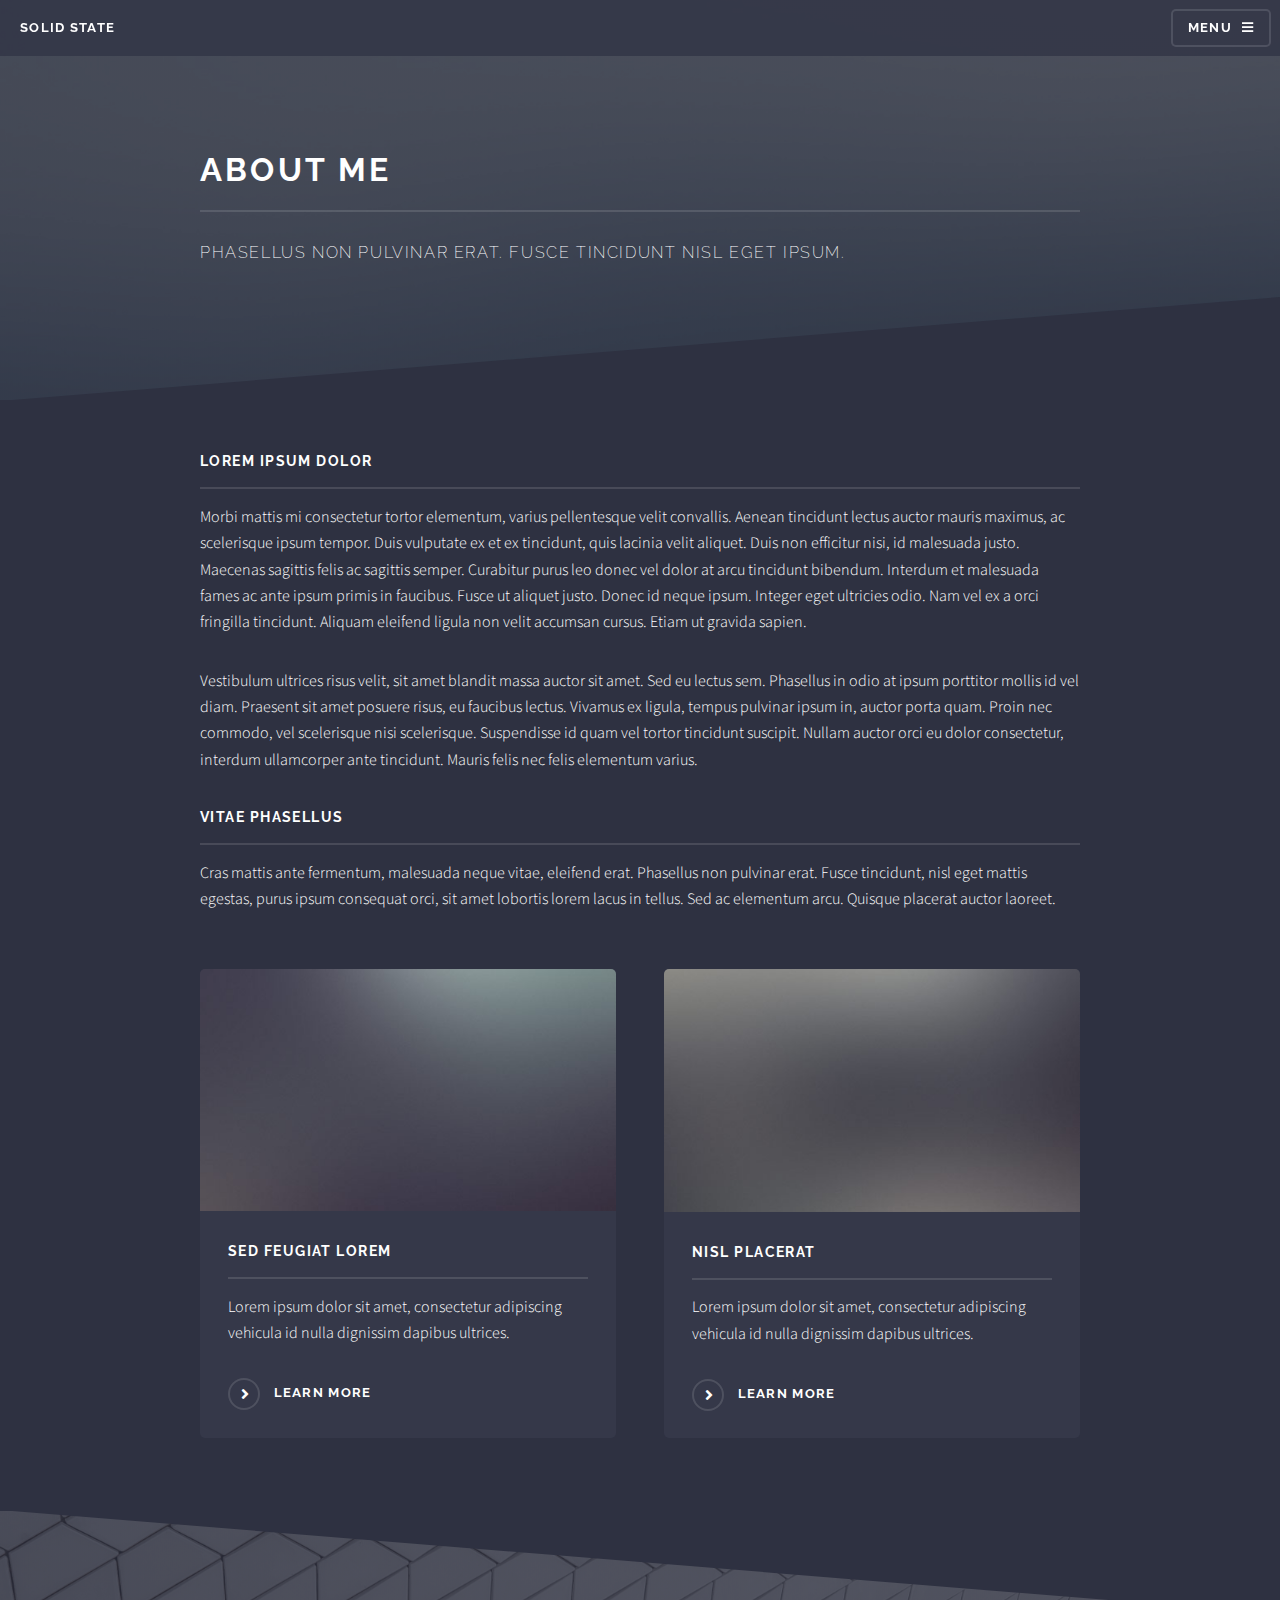
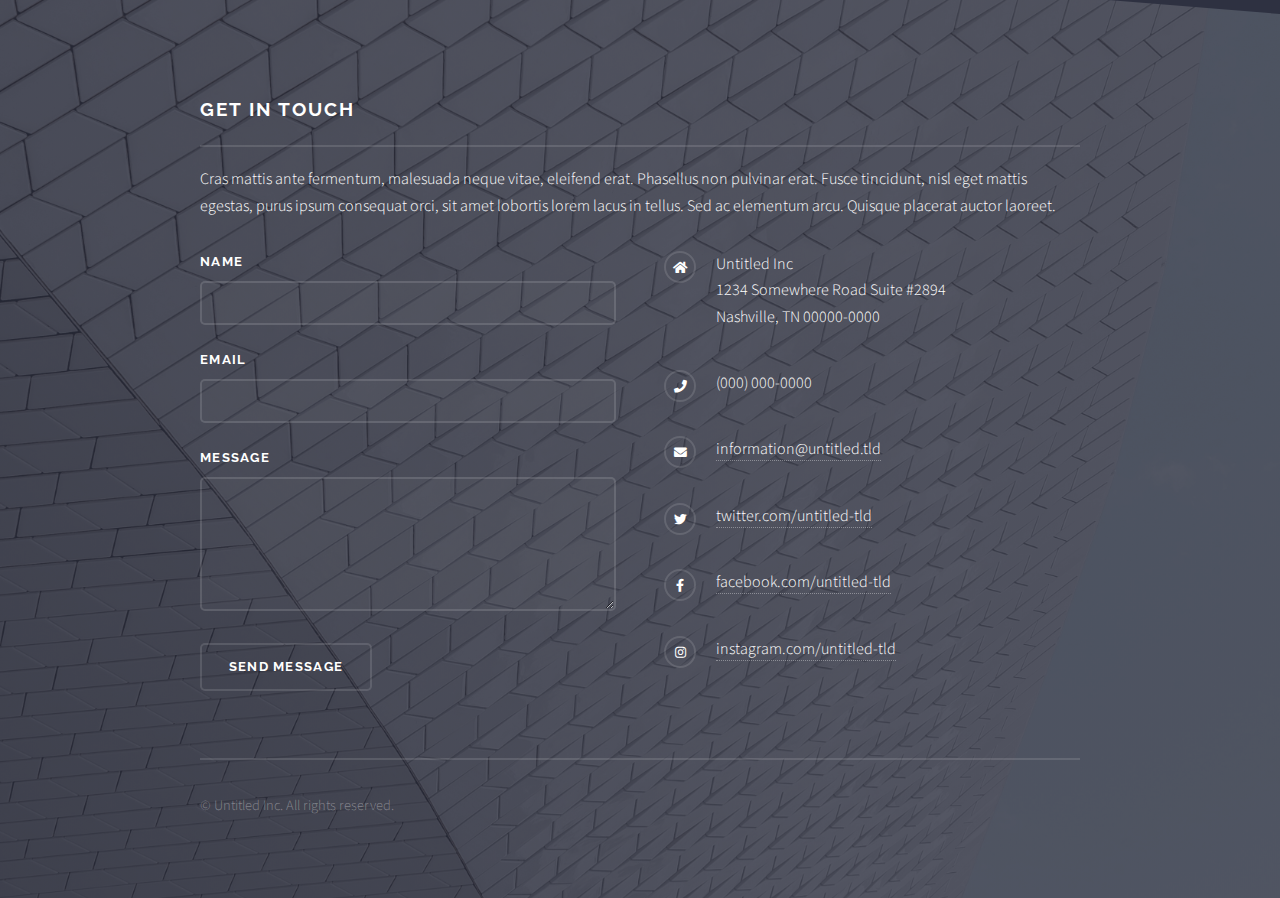
==== aboutme.html @ 0b3993be "Second Update" ====
<!DOCTYPE HTML>
<!--
	Solid State by Pixelarity
	pixelarity.com | hello@pixelarity.com
	License: pixelarity.com/license
-->
<html>
	<head>
		<title>Untitled</title>
		<meta charset="utf-8" />
		<meta name="viewport" content="width=device-width, initial-scale=1, user-scalable=no" />
		<link rel="stylesheet" href="assets/css/main.css" />
		<noscript><link rel="stylesheet" href="assets/css/noscript.css" /></noscript>
	</head>
	<body class="is-preload">

		<!-- Page Wrapper -->
			<div id="page-wrapper">

				<!-- Header -->
					<header id="header">
						<h1><a href="index.html">Solid State</a></h1>
						<nav>
							<a href="#menu">Menu</a>
						</nav>
					</header>

				<!-- Menu -->
					<nav id="menu">
						<div class="inner">
							<h2>Menu</h2>
							<ul class="links">
								<li><a href="index.html">Home</a></li>
								<li><a href="aboutme.html">About Me</a></li>
								<li><a href="resume.html">Resume</a></li>
							</ul>
							<a href="#" class="close">Close</a>
						</div>
					</nav>

				<!-- Wrapper -->
					<section id="wrapper">
						<header>
							<div class="inner">
								<h2>About Me</h2>
								<p>Phasellus non pulvinar erat. Fusce tincidunt nisl eget ipsum.</p>
							</div>
						</header>

						<!-- Content -->
							<div class="wrapper">
								<div class="inner">

									<h3 class="major">Lorem ipsum dolor</h3>
									<p>Morbi mattis mi consectetur tortor elementum, varius pellentesque velit convallis. Aenean tincidunt lectus auctor mauris maximus, ac scelerisque ipsum tempor. Duis vulputate ex et ex tincidunt, quis lacinia velit aliquet. Duis non efficitur nisi, id malesuada justo. Maecenas sagittis felis ac sagittis semper. Curabitur purus leo donec vel dolor at arcu tincidunt bibendum. Interdum et malesuada fames ac ante ipsum primis in faucibus. Fusce ut aliquet justo. Donec id neque ipsum. Integer eget ultricies odio. Nam vel ex a orci fringilla tincidunt. Aliquam eleifend ligula non velit accumsan cursus. Etiam ut gravida sapien.</p>

									<p>Vestibulum ultrices risus velit, sit amet blandit massa auctor sit amet. Sed eu lectus sem. Phasellus in odio at ipsum porttitor mollis id vel diam. Praesent sit amet posuere risus, eu faucibus lectus. Vivamus ex ligula, tempus pulvinar ipsum in, auctor porta quam. Proin nec commodo, vel scelerisque nisi scelerisque. Suspendisse id quam vel tortor tincidunt suscipit. Nullam auctor orci eu dolor consectetur, interdum ullamcorper ante tincidunt. Mauris felis nec felis elementum varius.</p>

									<h3 class="major">Vitae phasellus</h3>
									<p>Cras mattis ante fermentum, malesuada neque vitae, eleifend erat. Phasellus non pulvinar erat. Fusce tincidunt, nisl eget mattis egestas, purus ipsum consequat orci, sit amet lobortis lorem lacus in tellus. Sed ac elementum arcu. Quisque placerat auctor laoreet.</p>

									<section class="features">
										<article>
											<a href="#" class="image"><img src="images/pic04.jpg" alt="" /></a>
											<h3 class="major">Sed feugiat lorem</h3>
											<p>Lorem ipsum dolor sit amet, consectetur adipiscing vehicula id nulla dignissim dapibus ultrices.</p>
											<a href="#" class="special">Learn more</a>
										</article>
										<article>
											<a href="#" class="image"><img src="images/pic05.jpg" alt="" /></a>
											<h3 class="major">Nisl placerat</h3>
											<p>Lorem ipsum dolor sit amet, consectetur adipiscing vehicula id nulla dignissim dapibus ultrices.</p>
											<a href="#" class="special">Learn more</a>
										</article>
									</section>

								</div>
							</div>

					</section>

				<!-- Footer -->
					<section id="footer">
						<div class="inner">
							<h2 class="major">Get in touch</h2>
							<p>Cras mattis ante fermentum, malesuada neque vitae, eleifend erat. Phasellus non pulvinar erat. Fusce tincidunt, nisl eget mattis egestas, purus ipsum consequat orci, sit amet lobortis lorem lacus in tellus. Sed ac elementum arcu. Quisque placerat auctor laoreet.</p>
							<form method="post" action="#">
								<div class="fields">
									<div class="field">
										<label for="name">Name</label>
										<input type="text" name="name" id="name" />
									</div>
									<div class="field">
										<label for="email">Email</label>
										<input type="email" name="email" id="email" />
									</div>
									<div class="field">
										<label for="message">Message</label>
										<textarea name="message" id="message" rows="4"></textarea>
									</div>
								</div>
								<ul class="actions">
									<li><input type="submit" value="Send Message" /></li>
								</ul>
							</form>
							<ul class="contact">
								<li class="icon solid fa-home">
									Untitled Inc<br />
									1234 Somewhere Road Suite #2894<br />
									Nashville, TN 00000-0000
								</li>
								<li class="icon solid fa-phone">(000) 000-0000</li>
								<li class="icon solid fa-envelope"><a href="#">information@untitled.tld</a></li>
								<li class="icon brands fa-twitter"><a href="#">twitter.com/untitled-tld</a></li>
								<li class="icon brands fa-facebook-f"><a href="#">facebook.com/untitled-tld</a></li>
								<li class="icon brands fa-instagram"><a href="#">instagram.com/untitled-tld</a></li>
							</ul>
							<ul class="copyright">
								<li>&copy; Untitled Inc. All rights reserved.</li>
							</ul>
						</div>
					</section>

			</div>

		<!-- Scripts -->
			<script src="assets/js/jquery.min.js"></script>
			<script src="assets/js/jquery.scrollex.min.js"></script>
			<script src="assets/js/browser.min.js"></script>
			<script src="assets/js/breakpoints.min.js"></script>
			<script src="assets/js/util.js"></script>
			<script src="assets/js/main.js"></script>

	</body>
</html>
---- assets/css/main.css ----
@import url(fontawesome-all.min.css);
@import url("https://fonts.googleapis.com/css?family=Raleway:200,700|Source+Sans+Pro:300,600,300italic,600italic");

/*
	Solid State by Pixelarity
	pixelarity.com | hello@pixelarity.com
	License: pixelarity.com/license
*/

html, body, div, span, applet, object,
iframe, h1, h2, h3, h4, h5, h6, p, blockquote,
pre, a, abbr, acronym, address, big, cite,
code, del, dfn, em, img, ins, kbd, q, s, samp,
small, strike, strong, sub, sup, tt, var, b,
u, i, center, dl, dt, dd, ol, ul, li, fieldset,
form, label, legend, table, caption, tbody,
tfoot, thead, tr, th, td, article, aside,
canvas, details, embed, figure, figcaption,
footer, header, hgroup, menu, nav, output, ruby,
section, summary, time, mark, audio, video {
	margin: 0;
	padding: 0;
	border: 0;
	font-size: 100%;
	font: inherit;
	vertical-align: baseline;}

article, aside, details, figcaption, figure,
footer, header, hgroup, menu, nav, section {
	display: block;}

body {
	line-height: 1;
}

ol, ul {
	list-style: none;
}

blockquote, q {
	quotes: none;
}

	blockquote:before, blockquote:after, q:before, q:after {
		content: '';
		content: none;
	}

table {
	border-collapse: collapse;
	border-spacing: 0;
}

body {
	-webkit-text-size-adjust: none;
}

mark {
	background-color: transparent;
	color: inherit;
}

input::-moz-focus-inner {
	border: 0;
	padding: 0;
}

input, select, textarea {
	-moz-appearance: none;
	-webkit-appearance: none;
	-ms-appearance: none;
	appearance: none;
}

/* Basic */

	@-ms-viewport {
		width: device-width;
	}

	body {
		-ms-overflow-style: scrollbar;
	}

	@media screen and (max-width: 480px) {

		html, body {
			min-width: 320px;
		}

	}

	html {
		box-sizing: border-box;
	}

	*, *:before, *:after {
		box-sizing: inherit;
	}

	body {
		background-color: #2e3141;
		background-image: linear-gradient(to top, rgba(46, 49, 65, 0.8), rgba(46, 49, 65, 0.8)), url("../../images/bg.jpg");
		background-size: auto, cover;
		background-attachment: fixed, fixed;
		background-position: center, center;
	}

		body.is-preload *, body.is-preload *:before, body.is-preload *:after {
			-moz-animation: none !important;
			-webkit-animation: none !important;
			-ms-animation: none !important;
			animation: none !important;
			-moz-transition: none !important;
			-webkit-transition: none !important;
			-ms-transition: none !important;
			transition: none !important;
		}

/* Type */

	body, input, select, textarea {
		color: #ffffff;
		font-family: "Source Sans Pro", Helvetica, sans-serif;
		font-size: 16.5pt;
		font-weight: 300;
		line-height: 1.65;
	}

		@media screen and (max-width: 1680px) {

			body, input, select, textarea {
				font-size: 13pt;
			}

		}

		@media screen and (max-width: 1280px) {

			body, input, select, textarea {
				font-size: 12pt;
			}

		}

		@media screen and (max-width: 980px) {

			body, input, select, textarea {
				font-size: 12pt;
			}

		}

		@media screen and (max-width: 736px) {

			body, input, select, textarea {
				font-size: 12pt;
			}

		}

		@media screen and (max-width: 480px) {

			body, input, select, textarea {
				font-size: 12pt;
			}

		}

	a {
		-moz-transition: color 0.2s ease-in-out, border-bottom-color 0.2s ease-in-out;
		-webkit-transition: color 0.2s ease-in-out, border-bottom-color 0.2s ease-in-out;
		-ms-transition: color 0.2s ease-in-out, border-bottom-color 0.2s ease-in-out;
		transition: color 0.2s ease-in-out, border-bottom-color 0.2s ease-in-out;
		border-bottom: dotted 1px rgba(255, 255, 255, 0.35);
		color: #ffffff;
		text-decoration: none;
	}

		a:hover {
			border-bottom-color: transparent;
			color: #ffffff !important;
		}

		a.special:not(.button) {
			text-decoration: none;
			border-bottom: 0;
			display: block;
			font-family: Raleway, Helvetica, sans-serif;
			font-size: 0.8em;
			font-weight: 700;
			letter-spacing: 0.1em;
			margin: 0 0 2em 0;
			text-transform: uppercase;
		}

			a.special:not(.button):before {
				-moz-osx-font-smoothing: grayscale;
				-webkit-font-smoothing: antialiased;
				display: inline-block;
				font-style: normal;
				font-variant: normal;
				text-rendering: auto;
				line-height: 1;
				text-transform: none !important;
				font-family: 'Font Awesome 5 Free';
				font-weight: 900;
			}

			a.special:not(.button):before {
				-moz-transition: background-color 0.2s ease-in-out;
				-webkit-transition: background-color 0.2s ease-in-out;
				-ms-transition: background-color 0.2s ease-in-out;
				transition: background-color 0.2s ease-in-out;
				border-radius: 100%;
				border: solid 2px rgba(255, 255, 255, 0.125);
				content: '\f105';
				display: inline-block;
				font-size: 1.25em;
				height: 2em;
				line-height: 1.75em;
				margin-right: 0.85em;
				text-align: center;
				text-indent: 0.15em;
				vertical-align: middle;
				width: 2em;
			}

			a.special:not(.button):hover:before {
				background-color: rgba(255, 255, 255, 0.025);
			}

			a.special:not(.button):active:before {
				background-color: rgba(255, 255, 255, 0.075);
			}

	strong, b {
		color: #ffffff;
		font-weight: 600;
	}

	em, i {
		font-style: italic;
	}

	p {
		margin: 0 0 2em 0;
	}

	h1, h2, h3, h4, h5, h6 {
		color: #ffffff;
		font-family: Raleway, Helvetica, sans-serif;
		font-weight: 700;
		letter-spacing: 0.1em;
		margin: 0 0 1em 0;
		text-transform: uppercase;
	}

		h1 a, h2 a, h3 a, h4 a, h5 a, h6 a {
			color: inherit;
			text-decoration: none;
			border-bottom: 0;
		}

		h1 span, h2 span, h3 span, h4 span, h5 span, h6 span {
			font-weight: 200;
		}

		h1.major, h2.major, h3.major, h4.major, h5.major, h6.major {
			padding-bottom: 1em;
			border-bottom: solid 2px rgba(255, 255, 255, 0.125);
		}

	h2 {
		font-size: 1.2em;
	}

	h3 {
		font-size: 0.9em;
	}

	h4 {
		font-size: 0.7em;
	}

	h5 {
		font-size: 0.7em;
	}

	h6 {
		font-size: 0.7em;
	}

	@media screen and (max-width: 736px) {

		h2 {
			font-size: 1em;
		}

		h3 {
			font-size: 0.8em;
		}

	}

	sub {
		font-size: 0.8em;
		position: relative;
		top: 0.5em;
	}

	sup {
		font-size: 0.8em;
		position: relative;
		top: -0.5em;
	}

	blockquote {
		border-left: solid 4px rgba(255, 255, 255, 0.125);
		font-style: italic;
		margin: 0 0 2em 0;
		padding: 0.5em 0 0.5em 2em;
	}

	code {
		background: rgba(255, 255, 255, 0.025);
		border-radius: 5px;
		border: solid 2px rgba(255, 255, 255, 0.125);
		font-family: "Courier New", monospace;
		font-size: 0.9em;
		margin: 0 0.25em;
		padding: 0.25em 0.65em;
	}

	pre {
		-webkit-overflow-scrolling: touch;
		font-family: "Courier New", monospace;
		font-size: 0.9em;
		margin: 0 0 2em 0;
	}

		pre code {
			display: block;
			line-height: 1.75em;
			padding: 1em 1.5em;
			overflow-x: auto;
		}

	hr {
		border: 0;
		border-bottom: solid 2px rgba(255, 255, 255, 0.125);
		margin: 2.5em 0;
	}

		hr.major {
			margin: 4em 0;
		}

	.align-left {
		text-align: left;
	}

	.align-center {
		text-align: center;
	}

	.align-right {
		text-align: right;
	}

/* Row */

	.row {
		display: flex;
		flex-wrap: wrap;
		box-sizing: border-box;
		align-items: stretch;
	}

		.row > * {
			box-sizing: border-box;
		}

		.row.gtr-uniform > * > :last-child {
			margin-bottom: 0;
		}

		.row.aln-left {
			justify-content: flex-start;
		}

		.row.aln-center {
			justify-content: center;
		}

		.row.aln-right {
			justify-content: flex-end;
		}

		.row.aln-top {
			align-items: flex-start;
		}

		.row.aln-middle {
			align-items: center;
		}

		.row.aln-bottom {
			align-items: flex-end;
		}

		.row > .imp {
			order: -1;
		}

		.row > .col-1 {
			width: 8.33333%;
		}

		.row > .off-1 {
			margin-left: 8.33333%;
		}

		.row > .col-2 {
			width: 16.66667%;
		}

		.row > .off-2 {
			margin-left: 16.66667%;
		}

		.row > .col-3 {
			width: 25%;
		}

		.row > .off-3 {
			margin-left: 25%;
		}

		.row > .col-4 {
			width: 33.33333%;
		}

		.row > .off-4 {
			margin-left: 33.33333%;
		}

		.row > .col-5 {
			width: 41.66667%;
		}

		.row > .off-5 {
			margin-left: 41.66667%;
		}

		.row > .col-6 {
			width: 50%;
		}

		.row > .off-6 {
			margin-left: 50%;
		}

		.row > .col-7 {
			width: 58.33333%;
		}

		.row > .off-7 {
			margin-left: 58.33333%;
		}

		.row > .col-8 {
			width: 66.66667%;
		}

		.row > .off-8 {
			margin-left: 66.66667%;
		}

		.row > .col-9 {
			width: 75%;
		}

		.row > .off-9 {
			margin-left: 75%;
		}

		.row > .col-10 {
			width: 83.33333%;
		}

		.row > .off-10 {
			margin-left: 83.33333%;
		}

		.row > .col-11 {
			width: 91.66667%;
		}

		.row > .off-11 {
			margin-left: 91.66667%;
		}

		.row > .col-12 {
			width: 100%;
		}

		.row > .off-12 {
			margin-left: 100%;
		}

		.row.gtr-0 {
			margin-top: 0;
			margin-left: 0em;
		}

			.row.gtr-0 > * {
				padding: 0 0 0 0em;
			}

			.row.gtr-0.gtr-uniform {
				margin-top: 0em;
			}

				.row.gtr-0.gtr-uniform > * {
					padding-top: 0em;
				}

		.row.gtr-25 {
			margin-top: 0;
			margin-left: -0.4375em;
		}

			.row.gtr-25 > * {
				padding: 0 0 0 0.4375em;
			}

			.row.gtr-25.gtr-uniform {
				margin-top: -0.4375em;
			}

				.row.gtr-25.gtr-uniform > * {
					padding-top: 0.4375em;
				}

		.row.gtr-50 {
			margin-top: 0;
			margin-left: -0.875em;
		}

			.row.gtr-50 > * {
				padding: 0 0 0 0.875em;
			}

			.row.gtr-50.gtr-uniform {
				margin-top: -0.875em;
			}

				.row.gtr-50.gtr-uniform > * {
					padding-top: 0.875em;
				}

		.row {
			margin-top: 0;
			margin-left: -1.75em;
		}

			.row > * {
				padding: 0 0 0 1.75em;
			}

			.row.gtr-uniform {
				margin-top: -1.75em;
			}

				.row.gtr-uniform > * {
					padding-top: 1.75em;
				}

		.row.gtr-150 {
			margin-top: 0;
			margin-left: -2.625em;
		}

			.row.gtr-150 > * {
				padding: 0 0 0 2.625em;
			}

			.row.gtr-150.gtr-uniform {
				margin-top: -2.625em;
			}

				.row.gtr-150.gtr-uniform > * {
					padding-top: 2.625em;
				}

		.row.gtr-200 {
			margin-top: 0;
			margin-left: -3.5em;
		}

			.row.gtr-200 > * {
				padding: 0 0 0 3.5em;
			}

			.row.gtr-200.gtr-uniform {
				margin-top: -3.5em;
			}

				.row.gtr-200.gtr-uniform > * {
					padding-top: 3.5em;
				}

		@media screen and (max-width: 1680px) {

			.row {
				display: flex;
				flex-wrap: wrap;
				box-sizing: border-box;
				align-items: stretch;
			}

				.row > * {
					box-sizing: border-box;
				}

				.row.gtr-uniform > * > :last-child {
					margin-bottom: 0;
				}

				.row.aln-left {
					justify-content: flex-start;
				}

				.row.aln-center {
					justify-content: center;
				}

				.row.aln-right {
					justify-content: flex-end;
				}

				.row.aln-top {
					align-items: flex-start;
				}

				.row.aln-middle {
					align-items: center;
				}

				.row.aln-bottom {
					align-items: flex-end;
				}

				.row > .imp-xlarge {
					order: -1;
				}

				.row > .col-1-xlarge {
					width: 8.33333%;
				}

				.row > .off-1-xlarge {
					margin-left: 8.33333%;
				}

				.row > .col-2-xlarge {
					width: 16.66667%;
				}

				.row > .off-2-xlarge {
					margin-left: 16.66667%;
				}

				.row > .col-3-xlarge {
					width: 25%;
				}

				.row > .off-3-xlarge {
					margin-left: 25%;
				}

				.row > .col-4-xlarge {
					width: 33.33333%;
				}

				.row > .off-4-xlarge {
					margin-left: 33.33333%;
				}

				.row > .col-5-xlarge {
					width: 41.66667%;
				}

				.row > .off-5-xlarge {
					margin-left: 41.66667%;
				}

				.row > .col-6-xlarge {
					width: 50%;
				}

				.row > .off-6-xlarge {
					margin-left: 50%;
				}

				.row > .col-7-xlarge {
					width: 58.33333%;
				}

				.row > .off-7-xlarge {
					margin-left: 58.33333%;
				}

				.row > .col-8-xlarge {
					width: 66.66667%;
				}

				.row > .off-8-xlarge {
					margin-left: 66.66667%;
				}

				.row > .col-9-xlarge {
					width: 75%;
				}

				.row > .off-9-xlarge {
					margin-left: 75%;
				}

				.row > .col-10-xlarge {
					width: 83.33333%;
				}

				.row > .off-10-xlarge {
					margin-left: 83.33333%;
				}

				.row > .col-11-xlarge {
					width: 91.66667%;
				}

				.row > .off-11-xlarge {
					margin-left: 91.66667%;
				}

				.row > .col-12-xlarge {
					width: 100%;
				}

				.row > .off-12-xlarge {
					margin-left: 100%;
				}

				.row.gtr-0 {
					margin-top: 0;
					margin-left: 0em;
				}

					.row.gtr-0 > * {
						padding: 0 0 0 0em;
					}

					.row.gtr-0.gtr-uniform {
						margin-top: 0em;
					}

						.row.gtr-0.gtr-uniform > * {
							padding-top: 0em;
						}

				.row.gtr-25 {
					margin-top: 0;
					margin-left: -0.4375em;
				}

					.row.gtr-25 > * {
						padding: 0 0 0 0.4375em;
					}

					.row.gtr-25.gtr-uniform {
						margin-top: -0.4375em;
					}

						.row.gtr-25.gtr-uniform > * {
							padding-top: 0.4375em;
						}

				.row.gtr-50 {
					margin-top: 0;
					margin-left: -0.875em;
				}

					.row.gtr-50 > * {
						padding: 0 0 0 0.875em;
					}

					.row.gtr-50.gtr-uniform {
						margin-top: -0.875em;
					}

						.row.gtr-50.gtr-uniform > * {
							padding-top: 0.875em;
						}

				.row {
					margin-top: 0;
					margin-left: -1.75em;
				}

					.row > * {
						padding: 0 0 0 1.75em;
					}

					.row.gtr-uniform {
						margin-top: -1.75em;
					}

						.row.gtr-uniform > * {
							padding-top: 1.75em;
						}

				.row.gtr-150 {
					margin-top: 0;
					margin-left: -2.625em;
				}

					.row.gtr-150 > * {
						padding: 0 0 0 2.625em;
					}

					.row.gtr-150.gtr-uniform {
						margin-top: -2.625em;
					}

						.row.gtr-150.gtr-uniform > * {
							padding-top: 2.625em;
						}

				.row.gtr-200 {
					margin-top: 0;
					margin-left: -3.5em;
				}

					.row.gtr-200 > * {
						padding: 0 0 0 3.5em;
					}

					.row.gtr-200.gtr-uniform {
						margin-top: -3.5em;
					}

						.row.gtr-200.gtr-uniform > * {
							padding-top: 3.5em;
						}

		}

		@media screen and (max-width: 1280px) {

			.row {
				display: flex;
				flex-wrap: wrap;
				box-sizing: border-box;
				align-items: stretch;
			}

				.row > * {
					box-sizing: border-box;
				}

				.row.gtr-uniform > * > :last-child {
					margin-bottom: 0;
				}

				.row.aln-left {
					justify-content: flex-start;
				}

				.row.aln-center {
					justify-content: center;
				}

				.row.aln-right {
					justify-content: flex-end;
				}

				.row.aln-top {
					align-items: flex-start;
				}

				.row.aln-middle {
					align-items: center;
				}

				.row.aln-bottom {
					align-items: flex-end;
				}

				.row > .imp-large {
					order: -1;
				}

				.row > .col-1-large {
					width: 8.33333%;
				}

				.row > .off-1-large {
					margin-left: 8.33333%;
				}

				.row > .col-2-large {
					width: 16.66667%;
				}

				.row > .off-2-large {
					margin-left: 16.66667%;
				}

				.row > .col-3-large {
					width: 25%;
				}

				.row > .off-3-large {
					margin-left: 25%;
				}

				.row > .col-4-large {
					width: 33.33333%;
				}

				.row > .off-4-large {
					margin-left: 33.33333%;
				}

				.row > .col-5-large {
					width: 41.66667%;
				}

				.row > .off-5-large {
					margin-left: 41.66667%;
				}

				.row > .col-6-large {
					width: 50%;
				}

				.row > .off-6-large {
					margin-left: 50%;
				}

				.row > .col-7-large {
					width: 58.33333%;
				}

				.row > .off-7-large {
					margin-left: 58.33333%;
				}

				.row > .col-8-large {
					width: 66.66667%;
				}

				.row > .off-8-large {
					margin-left: 66.66667%;
				}

				.row > .col-9-large {
					width: 75%;
				}

				.row > .off-9-large {
					margin-left: 75%;
				}

				.row > .col-10-large {
					width: 83.33333%;
				}

				.row > .off-10-large {
					margin-left: 83.33333%;
				}

				.row > .col-11-large {
					width: 91.66667%;
				}

				.row > .off-11-large {
					margin-left: 91.66667%;
				}

				.row > .col-12-large {
					width: 100%;
				}

				.row > .off-12-large {
					margin-left: 100%;
				}

				.row.gtr-0 {
					margin-top: 0;
					margin-left: 0em;
				}

					.row.gtr-0 > * {
						padding: 0 0 0 0em;
					}

					.row.gtr-0.gtr-uniform {
						margin-top: 0em;
					}

						.row.gtr-0.gtr-uniform > * {
							padding-top: 0em;
						}

				.row.gtr-25 {
					margin-top: 0;
					margin-left: -0.4375em;
				}

					.row.gtr-25 > * {
						padding: 0 0 0 0.4375em;
					}

					.row.gtr-25.gtr-uniform {
						margin-top: -0.4375em;
					}

						.row.gtr-25.gtr-uniform > * {
							padding-top: 0.4375em;
						}

				.row.gtr-50 {
					margin-top: 0;
					margin-left: -0.875em;
				}

					.row.gtr-50 > * {
						padding: 0 0 0 0.875em;
					}

					.row.gtr-50.gtr-uniform {
						margin-top: -0.875em;
					}

						.row.gtr-50.gtr-uniform > * {
							padding-top: 0.875em;
						}

				.row {
					margin-top: 0;
					margin-left: -1.75em;
				}

					.row > * {
						padding: 0 0 0 1.75em;
					}

					.row.gtr-uniform {
						margin-top: -1.75em;
					}

						.row.gtr-uniform > * {
							padding-top: 1.75em;
						}

				.row.gtr-150 {
					margin-top: 0;
					margin-left: -2.625em;
				}

					.row.gtr-150 > * {
						padding: 0 0 0 2.625em;
					}

					.row.gtr-150.gtr-uniform {
						margin-top: -2.625em;
					}

						.row.gtr-150.gtr-uniform > * {
							padding-top: 2.625em;
						}

				.row.gtr-200 {
					margin-top: 0;
					margin-left: -3.5em;
				}

					.row.gtr-200 > * {
						padding: 0 0 0 3.5em;
					}

					.row.gtr-200.gtr-uniform {
						margin-top: -3.5em;
					}

						.row.gtr-200.gtr-uniform > * {
							padding-top: 3.5em;
						}

		}

		@media screen and (max-width: 980px) {

			.row {
				display: flex;
				flex-wrap: wrap;
				box-sizing: border-box;
				align-items: stretch;
			}

				.row > * {
					box-sizing: border-box;
				}

				.row.gtr-uniform > * > :last-child {
					margin-bottom: 0;
				}

				.row.aln-left {
					justify-content: flex-start;
				}

				.row.aln-center {
					justify-content: center;
				}

				.row.aln-right {
					justify-content: flex-end;
				}

				.row.aln-top {
					align-items: flex-start;
				}

				.row.aln-middle {
					align-items: center;
				}

				.row.aln-bottom {
					align-items: flex-end;
				}

				.row > .imp-medium {
					order: -1;
				}

				.row > .col-1-medium {
					width: 8.33333%;
				}

				.row > .off-1-medium {
					margin-left: 8.33333%;
				}

				.row > .col-2-medium {
					width: 16.66667%;
				}

				.row > .off-2-medium {
					margin-left: 16.66667%;
				}

				.row > .col-3-medium {
					width: 25%;
				}

				.row > .off-3-medium {
					margin-left: 25%;
				}

				.row > .col-4-medium {
					width: 33.33333%;
				}

				.row > .off-4-medium {
					margin-left: 33.33333%;
				}

				.row > .col-5-medium {
					width: 41.66667%;
				}

				.row > .off-5-medium {
					margin-left: 41.66667%;
				}

				.row > .col-6-medium {
					width: 50%;
				}

				.row > .off-6-medium {
					margin-left: 50%;
				}

				.row > .col-7-medium {
					width: 58.33333%;
				}

				.row > .off-7-medium {
					margin-left: 58.33333%;
				}

				.row > .col-8-medium {
					width: 66.66667%;
				}

				.row > .off-8-medium {
					margin-left: 66.66667%;
				}

				.row > .col-9-medium {
					width: 75%;
				}

				.row > .off-9-medium {
					margin-left: 75%;
				}

				.row > .col-10-medium {
					width: 83.33333%;
				}

				.row > .off-10-medium {
					margin-left: 83.33333%;
				}

				.row > .col-11-medium {
					width: 91.66667%;
				}

				.row > .off-11-medium {
					margin-left: 91.66667%;
				}

				.row > .col-12-medium {
					width: 100%;
				}

				.row > .off-12-medium {
					margin-left: 100%;
				}

				.row.gtr-0 {
					margin-top: 0;
					margin-left: 0em;
				}

					.row.gtr-0 > * {
						padding: 0 0 0 0em;
					}

					.row.gtr-0.gtr-uniform {
						margin-top: 0em;
					}

						.row.gtr-0.gtr-uniform > * {
							padding-top: 0em;
						}

				.row.gtr-25 {
					margin-top: 0;
					margin-left: -0.4375em;
				}

					.row.gtr-25 > * {
						padding: 0 0 0 0.4375em;
					}

					.row.gtr-25.gtr-uniform {
						margin-top: -0.4375em;
					}

						.row.gtr-25.gtr-uniform > * {
							padding-top: 0.4375em;
						}

				.row.gtr-50 {
					margin-top: 0;
					margin-left: -0.875em;
				}

					.row.gtr-50 > * {
						padding: 0 0 0 0.875em;
					}

					.row.gtr-50.gtr-uniform {
						margin-top: -0.875em;
					}

						.row.gtr-50.gtr-uniform > * {
							padding-top: 0.875em;
						}

				.row {
					margin-top: 0;
					margin-left: -1.75em;
				}

					.row > * {
						padding: 0 0 0 1.75em;
					}

					.row.gtr-uniform {
						margin-top: -1.75em;
					}

						.row.gtr-uniform > * {
							padding-top: 1.75em;
						}

				.row.gtr-150 {
					margin-top: 0;
					margin-left: -2.625em;
				}

					.row.gtr-150 > * {
						padding: 0 0 0 2.625em;
					}

					.row.gtr-150.gtr-uniform {
						margin-top: -2.625em;
					}

						.row.gtr-150.gtr-uniform > * {
							padding-top: 2.625em;
						}

				.row.gtr-200 {
					margin-top: 0;
					margin-left: -3.5em;
				}

					.row.gtr-200 > * {
						padding: 0 0 0 3.5em;
					}

					.row.gtr-200.gtr-uniform {
						margin-top: -3.5em;
					}

						.row.gtr-200.gtr-uniform > * {
							padding-top: 3.5em;
						}

		}

		@media screen and (max-width: 736px) {

			.row {
				display: flex;
				flex-wrap: wrap;
				box-sizing: border-box;
				align-items: stretch;
			}

				.row > * {
					box-sizing: border-box;
				}

				.row.gtr-uniform > * > :last-child {
					margin-bottom: 0;
				}

				.row.aln-left {
					justify-content: flex-start;
				}

				.row.aln-center {
					justify-content: center;
				}

				.row.aln-right {
					justify-content: flex-end;
				}

				.row.aln-top {
					align-items: flex-start;
				}

				.row.aln-middle {
					align-items: center;
				}

				.row.aln-bottom {
					align-items: flex-end;
				}

				.row > .imp-small {
					order: -1;
				}

				.row > .col-1-small {
					width: 8.33333%;
				}

				.row > .off-1-small {
					margin-left: 8.33333%;
				}

				.row > .col-2-small {
					width: 16.66667%;
				}

				.row > .off-2-small {
					margin-left: 16.66667%;
				}

				.row > .col-3-small {
					width: 25%;
				}

				.row > .off-3-small {
					margin-left: 25%;
				}

				.row > .col-4-small {
					width: 33.33333%;
				}

				.row > .off-4-small {
					margin-left: 33.33333%;
				}

				.row > .col-5-small {
					width: 41.66667%;
				}

				.row > .off-5-small {
					margin-left: 41.66667%;
				}

				.row > .col-6-small {
					width: 50%;
				}

				.row > .off-6-small {
					margin-left: 50%;
				}

				.row > .col-7-small {
					width: 58.33333%;
				}

				.row > .off-7-small {
					margin-left: 58.33333%;
				}

				.row > .col-8-small {
					width: 66.66667%;
				}

				.row > .off-8-small {
					margin-left: 66.66667%;
				}

				.row > .col-9-small {
					width: 75%;
				}

				.row > .off-9-small {
					margin-left: 75%;
				}

				.row > .col-10-small {
					width: 83.33333%;
				}

				.row > .off-10-small {
					margin-left: 83.33333%;
				}

				.row > .col-11-small {
					width: 91.66667%;
				}

				.row > .off-11-small {
					margin-left: 91.66667%;
				}

				.row > .col-12-small {
					width: 100%;
				}

				.row > .off-12-small {
					margin-left: 100%;
				}

				.row.gtr-0 {
					margin-top: 0;
					margin-left: 0em;
				}

					.row.gtr-0 > * {
						padding: 0 0 0 0em;
					}

					.row.gtr-0.gtr-uniform {
						margin-top: 0em;
					}

						.row.gtr-0.gtr-uniform > * {
							padding-top: 0em;
						}

				.row.gtr-25 {
					margin-top: 0;
					margin-left: -0.3125em;
				}

					.row.gtr-25 > * {
						padding: 0 0 0 0.3125em;
					}

					.row.gtr-25.gtr-uniform {
						margin-top: -0.3125em;
					}

						.row.gtr-25.gtr-uniform > * {
							padding-top: 0.3125em;
						}

				.row.gtr-50 {
					margin-top: 0;
					margin-left: -0.625em;
				}

					.row.gtr-50 > * {
						padding: 0 0 0 0.625em;
					}

					.row.gtr-50.gtr-uniform {
						margin-top: -0.625em;
					}

						.row.gtr-50.gtr-uniform > * {
							padding-top: 0.625em;
						}

				.row {
					margin-top: 0;
					margin-left: -1.25em;
				}

					.row > * {
						padding: 0 0 0 1.25em;
					}

					.row.gtr-uniform {
						margin-top: -1.25em;
					}

						.row.gtr-uniform > * {
							padding-top: 1.25em;
						}

				.row.gtr-150 {
					margin-top: 0;
					margin-left: -1.875em;
				}

					.row.gtr-150 > * {
						padding: 0 0 0 1.875em;
					}

					.row.gtr-150.gtr-uniform {
						margin-top: -1.875em;
					}

						.row.gtr-150.gtr-uniform > * {
							padding-top: 1.875em;
						}

				.row.gtr-200 {
					margin-top: 0;
					margin-left: -2.5em;
				}

					.row.gtr-200 > * {
						padding: 0 0 0 2.5em;
					}

					.row.gtr-200.gtr-uniform {
						margin-top: -2.5em;
					}

						.row.gtr-200.gtr-uniform > * {
							padding-top: 2.5em;
						}

		}

		@media screen and (max-width: 480px) {

			.row {
				display: flex;
				flex-wrap: wrap;
				box-sizing: border-box;
				align-items: stretch;
			}

				.row > * {
					box-sizing: border-box;
				}

				.row.gtr-uniform > * > :last-child {
					margin-bottom: 0;
				}

				.row.aln-left {
					justify-content: flex-start;
				}

				.row.aln-center {
					justify-content: center;
				}

				.row.aln-right {
					justify-content: flex-end;
				}

				.row.aln-top {
					align-items: flex-start;
				}

				.row.aln-middle {
					align-items: center;
				}

				.row.aln-bottom {
					align-items: flex-end;
				}

				.row > .imp-xsmall {
					order: -1;
				}

				.row > .col-1-xsmall {
					width: 8.33333%;
				}

				.row > .off-1-xsmall {
					margin-left: 8.33333%;
				}

				.row > .col-2-xsmall {
					width: 16.66667%;
				}

				.row > .off-2-xsmall {
					margin-left: 16.66667%;
				}

				.row > .col-3-xsmall {
					width: 25%;
				}

				.row > .off-3-xsmall {
					margin-left: 25%;
				}

				.row > .col-4-xsmall {
					width: 33.33333%;
				}

				.row > .off-4-xsmall {
					margin-left: 33.33333%;
				}

				.row > .col-5-xsmall {
					width: 41.66667%;
				}

				.row > .off-5-xsmall {
					margin-left: 41.66667%;
				}

				.row > .col-6-xsmall {
					width: 50%;
				}

				.row > .off-6-xsmall {
					margin-left: 50%;
				}

				.row > .col-7-xsmall {
					width: 58.33333%;
				}

				.row > .off-7-xsmall {
					margin-left: 58.33333%;
				}

				.row > .col-8-xsmall {
					width: 66.66667%;
				}

				.row > .off-8-xsmall {
					margin-left: 66.66667%;
				}

				.row > .col-9-xsmall {
					width: 75%;
				}

				.row > .off-9-xsmall {
					margin-left: 75%;
				}

				.row > .col-10-xsmall {
					width: 83.33333%;
				}

				.row > .off-10-xsmall {
					margin-left: 83.33333%;
				}

				.row > .col-11-xsmall {
					width: 91.66667%;
				}

				.row > .off-11-xsmall {
					margin-left: 91.66667%;
				}

				.row > .col-12-xsmall {
					width: 100%;
				}

				.row > .off-12-xsmall {
					margin-left: 100%;
				}

				.row.gtr-0 {
					margin-top: 0;
					margin-left: 0em;
				}

					.row.gtr-0 > * {
						padding: 0 0 0 0em;
					}

					.row.gtr-0.gtr-uniform {
						margin-top: 0em;
					}

						.row.gtr-0.gtr-uniform > * {
							padding-top: 0em;
						}

				.row.gtr-25 {
					margin-top: 0;
					margin-left: -0.3125em;
				}

					.row.gtr-25 > * {
						padding: 0 0 0 0.3125em;
					}

					.row.gtr-25.gtr-uniform {
						margin-top: -0.3125em;
					}

						.row.gtr-25.gtr-uniform > * {
							padding-top: 0.3125em;
						}

				.row.gtr-50 {
					margin-top: 0;
					margin-left: -0.625em;
				}

					.row.gtr-50 > * {
						padding: 0 0 0 0.625em;
					}

					.row.gtr-50.gtr-uniform {
						margin-top: -0.625em;
					}

						.row.gtr-50.gtr-uniform > * {
							padding-top: 0.625em;
						}

				.row {
					margin-top: 0;
					margin-left: -1.25em;
				}

					.row > * {
						padding: 0 0 0 1.25em;
					}

					.row.gtr-uniform {
						margin-top: -1.25em;
					}

						.row.gtr-uniform > * {
							padding-top: 1.25em;
						}

				.row.gtr-150 {
					margin-top: 0;
					margin-left: -1.875em;
				}

					.row.gtr-150 > * {
						padding: 0 0 0 1.875em;
					}

					.row.gtr-150.gtr-uniform {
						margin-top: -1.875em;
					}

						.row.gtr-150.gtr-uniform > * {
							padding-top: 1.875em;
						}

				.row.gtr-200 {
					margin-top: 0;
					margin-left: -2.5em;
				}

					.row.gtr-200 > * {
						padding: 0 0 0 2.5em;
					}

					.row.gtr-200.gtr-uniform {
						margin-top: -2.5em;
					}

						.row.gtr-200.gtr-uniform > * {
							padding-top: 2.5em;
						}

		}

		@media screen and (max-width: 360px) {

			.row {
				display: flex;
				flex-wrap: wrap;
				box-sizing: border-box;
				align-items: stretch;
			}

				.row > * {
					box-sizing: border-box;
				}

				.row.gtr-uniform > * > :last-child {
					margin-bottom: 0;
				}

				.row.aln-left {
					justify-content: flex-start;
				}

				.row.aln-center {
					justify-content: center;
				}

				.row.aln-right {
					justify-content: flex-end;
				}

				.row.aln-top {
					align-items: flex-start;
				}

				.row.aln-middle {
					align-items: center;
				}

				.row.aln-bottom {
					align-items: flex-end;
				}

				.row > .imp-xxsmall {
					order: -1;
				}

				.row > .col-1-xxsmall {
					width: 8.33333%;
				}

				.row > .off-1-xxsmall {
					margin-left: 8.33333%;
				}

				.row > .col-2-xxsmall {
					width: 16.66667%;
				}

				.row > .off-2-xxsmall {
					margin-left: 16.66667%;
				}

				.row > .col-3-xxsmall {
					width: 25%;
				}

				.row > .off-3-xxsmall {
					margin-left: 25%;
				}

				.row > .col-4-xxsmall {
					width: 33.33333%;
				}

				.row > .off-4-xxsmall {
					margin-left: 33.33333%;
				}

				.row > .col-5-xxsmall {
					width: 41.66667%;
				}

				.row > .off-5-xxsmall {
					margin-left: 41.66667%;
				}

				.row > .col-6-xxsmall {
					width: 50%;
				}

				.row > .off-6-xxsmall {
					margin-left: 50%;
				}

				.row > .col-7-xxsmall {
					width: 58.33333%;
				}

				.row > .off-7-xxsmall {
					margin-left: 58.33333%;
				}

				.row > .col-8-xxsmall {
					width: 66.66667%;
				}

				.row > .off-8-xxsmall {
					margin-left: 66.66667%;
				}

				.row > .col-9-xxsmall {
					width: 75%;
				}

				.row > .off-9-xxsmall {
					margin-left: 75%;
				}

				.row > .col-10-xxsmall {
					width: 83.33333%;
				}

				.row > .off-10-xxsmall {
					margin-left: 83.33333%;
				}

				.row > .col-11-xxsmall {
					width: 91.66667%;
				}

				.row > .off-11-xxsmall {
					margin-left: 91.66667%;
				}

				.row > .col-12-xxsmall {
					width: 100%;
				}

				.row > .off-12-xxsmall {
					margin-left: 100%;
				}

				.row.gtr-0 {
					margin-top: 0;
					margin-left: 0em;
				}

					.row.gtr-0 > * {
						padding: 0 0 0 0em;
					}

					.row.gtr-0.gtr-uniform {
						margin-top: 0em;
					}

						.row.gtr-0.gtr-uniform > * {
							padding-top: 0em;
						}

				.row.gtr-25 {
					margin-top: 0;
					margin-left: -0.3125em;
				}

					.row.gtr-25 > * {
						padding: 0 0 0 0.3125em;
					}

					.row.gtr-25.gtr-uniform {
						margin-top: -0.3125em;
					}

						.row.gtr-25.gtr-uniform > * {
							padding-top: 0.3125em;
						}

				.row.gtr-50 {
					margin-top: 0;
					margin-left: -0.625em;
				}

					.row.gtr-50 > * {
						padding: 0 0 0 0.625em;
					}

					.row.gtr-50.gtr-uniform {
						margin-top: -0.625em;
					}

						.row.gtr-50.gtr-uniform > * {
							padding-top: 0.625em;
						}

				.row {
					margin-top: 0;
					margin-left: -1.25em;
				}

					.row > * {
						padding: 0 0 0 1.25em;
					}

					.row.gtr-uniform {
						margin-top: -1.25em;
					}

						.row.gtr-uniform > * {
							padding-top: 1.25em;
						}

				.row.gtr-150 {
					margin-top: 0;
					margin-left: -1.875em;
				}

					.row.gtr-150 > * {
						padding: 0 0 0 1.875em;
					}

					.row.gtr-150.gtr-uniform {
						margin-top: -1.875em;
					}

						.row.gtr-150.gtr-uniform > * {
							padding-top: 1.875em;
						}

				.row.gtr-200 {
					margin-top: 0;
					margin-left: -2.5em;
				}

					.row.gtr-200 > * {
						padding: 0 0 0 2.5em;
					}

					.row.gtr-200.gtr-uniform {
						margin-top: -2.5em;
					}

						.row.gtr-200.gtr-uniform > * {
							padding-top: 2.5em;
						}

		}

/* Section/Article */

	section.special, article.special {
		text-align: center;
	}

/* Form */

	form {
		margin: 0 0 2em 0;
	}

		form > :last-child {
			margin-bottom: 0;
		}

		form > .fields {
			display: -moz-flex;
			display: -webkit-flex;
			display: -ms-flex;
			display: flex;
			-moz-flex-wrap: wrap;
			-webkit-flex-wrap: wrap;
			-ms-flex-wrap: wrap;
			flex-wrap: wrap;
			width: calc(100% + 3em);
			margin: -1.5em 0 2em -1.5em;
		}

			form > .fields > .field {
				-moz-flex-grow: 0;
				-webkit-flex-grow: 0;
				-ms-flex-grow: 0;
				flex-grow: 0;
				-moz-flex-shrink: 0;
				-webkit-flex-shrink: 0;
				-ms-flex-shrink: 0;
				flex-shrink: 0;
				padding: 1.5em 0 0 1.5em;
				width: calc(100% - 1.5em);
			}

				form > .fields > .field.half {
					width: calc(50% - 0.75em);
				}

				form > .fields > .field.third {
					width: calc(100%/3 - 0.5em);
				}

				form > .fields > .field.quarter {
					width: calc(25% - 0.375em);
				}

		@media screen and (max-width: 480px) {

			form > .fields {
				width: calc(100% + 3em);
				margin: -1.5em 0 2em -1.5em;
			}

				form > .fields > .field {
					padding: 1.5em 0 0 1.5em;
					width: calc(100% - 1.5em);
				}

					form > .fields > .field.half {
						width: calc(100% - 1.5em);
					}

					form > .fields > .field.third {
						width: calc(100% - 1.5em);
					}

					form > .fields > .field.quarter {
						width: calc(100% - 1.5em);
					}

		}

	label {
		color: #ffffff;
		display: block;
		font-family: Raleway, Helvetica, sans-serif;
		font-size: 0.8em;
		font-weight: 700;
		letter-spacing: 0.1em;
		margin: 0 0 0.7em 0;
		text-transform: uppercase;
	}

	input[type="text"],
	input[type="password"],
	input[type="email"],
	input[type="tel"],
	select,
	textarea {
		-moz-appearance: none;
		-webkit-appearance: none;
		-ms-appearance: none;
		appearance: none;
		background: rgba(255, 255, 255, 0.025);
		border-radius: 5px;
		border: none;
		border: solid 2px rgba(255, 255, 255, 0.125);
		color: inherit;
		display: block;
		outline: 0;
		padding: 0 1em;
		text-decoration: none;
		width: 100%;
	}

		input[type="text"]:invalid,
		input[type="password"]:invalid,
		input[type="email"]:invalid,
		input[type="tel"]:invalid,
		select:invalid,
		textarea:invalid {
			box-shadow: none;
		}

		input[type="text"]:focus,
		input[type="password"]:focus,
		input[type="email"]:focus,
		input[type="tel"]:focus,
		select:focus,
		textarea:focus {
			border-color: #5b6ba6;
		}

	select {
		background-image: url("data:image/svg+xml;charset=utf8,%3Csvg xmlns='http://www.w3.org/2000/svg' width='40' height='40' preserveAspectRatio='none' viewBox='0 0 40 40'%3E%3Cpath d='M9.4,12.3l10.4,10.4l10.4-10.4c0.2-0.2,0.5-0.4,0.9-0.4c0.3,0,0.6,0.1,0.9,0.4l3.3,3.3c0.2,0.2,0.4,0.5,0.4,0.9 c0,0.4-0.1,0.6-0.4,0.9L20.7,31.9c-0.2,0.2-0.5,0.4-0.9,0.4c-0.3,0-0.6-0.1-0.9-0.4L4.3,17.3c-0.2-0.2-0.4-0.5-0.4-0.9 c0-0.4,0.1-0.6,0.4-0.9l3.3-3.3c0.2-0.2,0.5-0.4,0.9-0.4S9.1,12.1,9.4,12.3z' fill='rgba(255, 255, 255, 0.125)' /%3E%3C/svg%3E");
		background-size: 1.25rem;
		background-repeat: no-repeat;
		background-position: calc(100% - 1rem) center;
		height: 2.75em;
		padding-right: 2.75em;
		text-overflow: ellipsis;
	}

		select option {
			color: #ffffff;
			background: #2e3141;
		}

		select:focus::-ms-value {
			background-color: transparent;
		}

		select::-ms-expand {
			display: none;
		}

	input[type="text"],
	input[type="password"],
	input[type="email"],
	select {
		height: 2.75em;
	}

	textarea {
		padding: 0.75em 1em;
	}

	input[type="checkbox"],
	input[type="radio"] {
		-moz-appearance: none;
		-webkit-appearance: none;
		-ms-appearance: none;
		appearance: none;
		display: block;
		float: left;
		margin-right: -2em;
		opacity: 0;
		width: 1em;
		z-index: -1;
	}

		input[type="checkbox"] + label,
		input[type="radio"] + label {
			text-decoration: none;
			color: #ffffff;
			cursor: pointer;
			display: inline-block;
			font-size: 1em;
			font-family: "Source Sans Pro", Helvetica, sans-serif;
			text-transform: none;
			letter-spacing: 0;
			font-weight: 300;
			padding-left: 2.4em;
			padding-right: 0.75em;
			position: relative;
		}

			input[type="checkbox"] + label:before,
			input[type="radio"] + label:before {
				-moz-osx-font-smoothing: grayscale;
				-webkit-font-smoothing: antialiased;
				display: inline-block;
				font-style: normal;
				font-variant: normal;
				text-rendering: auto;
				line-height: 1;
				text-transform: none !important;
				font-family: 'Font Awesome 5 Free';
				font-weight: 900;
			}

			input[type="checkbox"] + label:before,
			input[type="radio"] + label:before {
				background: rgba(255, 255, 255, 0.025);
				border-radius: 5px;
				border: solid 2px rgba(255, 255, 255, 0.125);
				content: '';
				display: inline-block;
				font-size: 0.8em;
				height: 2.0625em;
				left: 0;
				line-height: 2.0625em;
				position: absolute;
				text-align: center;
				top: 0;
				width: 2.0625em;
			}

		input[type="checkbox"]:checked + label:before,
		input[type="radio"]:checked + label:before {
			background: #ffffff;
			border-color: #ffffff;
			content: '\f00c';
			color: #2e3141;
		}

		input[type="checkbox"]:focus + label:before,
		input[type="radio"]:focus + label:before {
			border-color: #4c5c96;
		}

	input[type="checkbox"] + label:before {
		border-radius: 5px;
	}

	input[type="radio"] + label:before {
		border-radius: 100%;
	}

	::-webkit-input-placeholder {
		color: rgba(255, 255, 255, 0.35) !important;
		opacity: 1.0;
	}

	:-moz-placeholder {
		color: rgba(255, 255, 255, 0.35) !important;
		opacity: 1.0;
	}

	::-moz-placeholder {
		color: rgba(255, 255, 255, 0.35) !important;
		opacity: 1.0;
	}

	:-ms-input-placeholder {
		color: rgba(255, 255, 255, 0.35) !important;
		opacity: 1.0;
	}

/* Box */

	.box {
		border-radius: 5px;
		border: solid 2px rgba(255, 255, 255, 0.125);
		margin-bottom: 2em;
		padding: 1.5em;
	}

		.box > :last-child,
		.box > :last-child > :last-child,
		.box > :last-child > :last-child > :last-child {
			margin-bottom: 0;
		}

		.box.alt {
			border: 0;
			border-radius: 0;
			padding: 0;
		}

/* Icon */

	.icon {
		text-decoration: none;
		border-bottom: none;
		position: relative;
	}

		.icon:before {
			-moz-osx-font-smoothing: grayscale;
			-webkit-font-smoothing: antialiased;
			display: inline-block;
			font-style: normal;
			font-variant: normal;
			text-rendering: auto;
			line-height: 1;
			text-transform: none !important;
			font-family: 'Font Awesome 5 Free';
			font-weight: 400;
		}

		.icon > .label {
			display: none;
		}

		.icon:before {
			line-height: inherit;
		}

		.icon.solid:before {
			font-weight: 900;
		}

		.icon.brands:before {
			font-family: 'Font Awesome 5 Brands';
		}

/* Image */

	.image {
		border-radius: 5px;
		border: 0;
		display: inline-block;
		position: relative;
	}

		.image img {
			border-radius: 5px;
			display: block;
		}

		.image.left, .image.right {
			max-width: 40%;
		}

			.image.left img, .image.right img {
				width: 100%;
			}

		.image.left {
			float: left;
			padding: 0 1.5em 1em 0;
			top: 0.25em;
		}

		.image.right {
			float: right;
			padding: 0 0 1em 1.5em;
			top: 0.25em;
		}

		.image.fit {
			display: block;
			margin: 0 0 2em 0;
			width: 100%;
		}

			.image.fit img {
				width: 100%;
			}

		.image.main {
			display: block;
			margin: 0 0 3em 0;
			width: 100%;
		}

			.image.main img {
				width: 100%;
			}

/* List */

	ol {
		list-style: decimal;
		margin: 0 0 2em 0;
		padding-left: 1.25em;
	}

		ol li {
			padding-left: 0.25em;
		}

	ul {
		list-style: disc;
		margin: 0 0 2em 0;
		padding-left: 1em;
	}

		ul li {
			padding-left: 0.5em;
		}

		ul.alt {
			list-style: none;
			padding-left: 0;
		}

			ul.alt li {
				border-top: solid 1px rgba(255, 255, 255, 0.125);
				padding: 0.5em 0;
			}

				ul.alt li:first-child {
					border-top: 0;
					padding-top: 0;
				}

	dl {
		margin: 0 0 2em 0;
	}

		dl dt {
			display: block;
			font-weight: 600;
			margin: 0 0 1em 0;
		}

		dl dd {
			margin-left: 2em;
		}

/* Actions */

	ul.actions {
		display: -moz-flex;
		display: -webkit-flex;
		display: -ms-flex;
		display: flex;
		cursor: default;
		list-style: none;
		margin-left: -1em;
		padding-left: 0;
	}

		ul.actions li {
			padding: 0 0 0 1em;
			vertical-align: middle;
		}

		ul.actions.special {
			-moz-justify-content: center;
			-webkit-justify-content: center;
			-ms-justify-content: center;
			justify-content: center;
			width: 100%;
			margin-left: 0;
		}

			ul.actions.special li:first-child {
				padding-left: 0;
			}

		ul.actions.stacked {
			-moz-flex-direction: column;
			-webkit-flex-direction: column;
			-ms-flex-direction: column;
			flex-direction: column;
			margin-left: 0;
		}

			ul.actions.stacked li {
				padding: 1.3em 0 0 0;
			}

				ul.actions.stacked li:first-child {
					padding-top: 0;
				}

		ul.actions.fit {
			width: calc(100% + 1em);
		}

			ul.actions.fit li {
				-moz-flex-grow: 1;
				-webkit-flex-grow: 1;
				-ms-flex-grow: 1;
				flex-grow: 1;
				-moz-flex-shrink: 1;
				-webkit-flex-shrink: 1;
				-ms-flex-shrink: 1;
				flex-shrink: 1;
				width: 100%;
			}

				ul.actions.fit li > * {
					width: 100%;
				}

			ul.actions.fit.stacked {
				width: 100%;
			}

		@media screen and (max-width: 480px) {

			ul.actions:not(.fixed) {
				-moz-flex-direction: column;
				-webkit-flex-direction: column;
				-ms-flex-direction: column;
				flex-direction: column;
				margin-left: 0;
				width: 100% !important;
			}

				ul.actions:not(.fixed) li {
					-moz-flex-grow: 1;
					-webkit-flex-grow: 1;
					-ms-flex-grow: 1;
					flex-grow: 1;
					-moz-flex-shrink: 1;
					-webkit-flex-shrink: 1;
					-ms-flex-shrink: 1;
					flex-shrink: 1;
					padding: 1em 0 0 0;
					text-align: center;
					width: 100%;
				}

					ul.actions:not(.fixed) li > * {
						width: 100%;
					}

					ul.actions:not(.fixed) li:first-child {
						padding-top: 0;
					}

					ul.actions:not(.fixed) li input[type="submit"],
					ul.actions:not(.fixed) li input[type="reset"],
					ul.actions:not(.fixed) li input[type="button"],
					ul.actions:not(.fixed) li button,
					ul.actions:not(.fixed) li .button {
						width: 100%;
					}

						ul.actions:not(.fixed) li input[type="submit"].icon:before,
						ul.actions:not(.fixed) li input[type="reset"].icon:before,
						ul.actions:not(.fixed) li input[type="button"].icon:before,
						ul.actions:not(.fixed) li button.icon:before,
						ul.actions:not(.fixed) li .button.icon:before {
							margin-left: -0.5rem;
						}

		}

/* Icons */

	ul.icons {
		cursor: default;
		list-style: none;
		padding-left: 0;
	}

		ul.icons li {
			display: inline-block;
			padding: 0 1em 0 0;
		}

			ul.icons li:last-child {
				padding-right: 0;
			}

			ul.icons li .icon:before {
				font-size: 1.25em;
			}

/* Contact */

	ul.contact {
		list-style: none;
		padding: 0;
	}

		ul.contact li {
			text-decoration: none;
			margin: 2.5em 0 0 0;
			padding: 0 0 0 3.25em;
			position: relative;
		}

			ul.contact li:before {
				-moz-osx-font-smoothing: grayscale;
				-webkit-font-smoothing: antialiased;
				display: inline-block;
				font-style: normal;
				font-variant: normal;
				text-rendering: auto;
				line-height: 1;
				text-transform: none !important;
				font-family: 'Font Awesome 5 Free';
				font-weight: 400;
			}

			ul.contact li:before {
				border-radius: 100%;
				border: solid 2px rgba(255, 255, 255, 0.125);
				display: inline-block;
				font-size: 0.8em;
				height: 2.5em;
				left: 0;
				line-height: 2.35em;
				position: absolute;
				text-align: center;
				top: 0;
				width: 2.5em;
			}

			ul.contact li:first-child {
				margin-top: 0;
			}

		@media screen and (max-width: 736px) {

			ul.contact li {
				margin: 1.5em 0 0 0;
			}

		}

/* Pagination */

	ul.pagination {
		cursor: default;
		list-style: none;
		padding-left: 0;
	}

		ul.pagination li {
			display: inline-block;
			padding-left: 0;
			vertical-align: middle;
		}

			ul.pagination li > .page {
				-moz-transition: background-color 0.2s ease-in-out, color 0.2s ease-in-out;
				-webkit-transition: background-color 0.2s ease-in-out, color 0.2s ease-in-out;
				-ms-transition: background-color 0.2s ease-in-out, color 0.2s ease-in-out;
				transition: background-color 0.2s ease-in-out, color 0.2s ease-in-out;
				border-bottom: 0;
				border-radius: 5px;
				display: inline-block;
				height: 1.5em;
				line-height: 1.5em;
				margin: 0 0.125em;
				min-width: 1.5em;
				padding: 0 0.5em;
				text-align: center;
			}

				ul.pagination li > .page:hover {
					background-color: rgba(255, 255, 255, 0.025);
				}

				ul.pagination li > .page.active {
					background-color: #4c5c96;
				}

			ul.pagination li:first-child {
				padding-right: 0.75em;
			}

			ul.pagination li:last-child {
				padding-left: 0.75em;
			}

		@media screen and (max-width: 480px) {

			ul.pagination li:nth-child(n+2):nth-last-child(n+2) {
				display: none;
			}

			ul.pagination li .button {
				width: 100%;
			}

			ul.pagination li:first-child {
				width: calc(50% - 2px);
				text-align: left;
				padding-right: 0.325em;
			}

			ul.pagination li:last-child {
				width: calc(50% - 2px);
				text-align: right;
				padding-left: 0.325em;
			}

		}

/* Table */

	.table-wrapper {
		-webkit-overflow-scrolling: touch;
		overflow-x: auto;
	}

	table {
		margin: 0 0 2em 0;
		width: 100%;
	}

		table tbody tr {
			border: solid 1px rgba(255, 255, 255, 0.125);
			border-left: 0;
			border-right: 0;
		}

			table tbody tr:nth-child(2n + 1) {
				background-color: rgba(255, 255, 255, 0.025);
			}

		table td {
			padding: 0.75em 0.75em;
		}

		table th {
			color: #ffffff;
			font-size: 0.9em;
			font-weight: 600;
			padding: 0 0.75em 0.75em 0.75em;
			text-align: left;
		}

		table thead {
			border-bottom: solid 2px rgba(255, 255, 255, 0.125);
		}

		table tfoot {
			border-top: solid 2px rgba(255, 255, 255, 0.125);
		}

		table.alt {
			border-collapse: separate;
		}

			table.alt tbody tr td {
				border: solid 1px rgba(255, 255, 255, 0.125);
				border-left-width: 0;
				border-top-width: 0;
			}

				table.alt tbody tr td:first-child {
					border-left-width: 1px;
				}

			table.alt tbody tr:first-child td {
				border-top-width: 1px;
			}

			table.alt thead {
				border-bottom: 0;
			}

			table.alt tfoot {
				border-top: 0;
			}

/* Button */

	input[type="submit"],
	input[type="reset"],
	input[type="button"],
	button,
	.button {
		-moz-appearance: none;
		-webkit-appearance: none;
		-ms-appearance: none;
		appearance: none;
		-moz-transition: background-color 0.2s ease-in-out;
		-webkit-transition: background-color 0.2s ease-in-out;
		-ms-transition: background-color 0.2s ease-in-out;
		transition: background-color 0.2s ease-in-out;
		background-color: transparent;
		border-radius: 5px;
		border: 0;
		box-shadow: inset 0 0 0 2px rgba(255, 255, 255, 0.125);
		color: #ffffff !important;
		cursor: pointer;
		display: inline-block;
		font-family: Raleway, Helvetica, sans-serif;
		font-size: 0.8em;
		font-weight: 700;
		height: 3.75em;
		letter-spacing: 0.1em;
		line-height: 3.75em;
		padding: 0 2.25em;
		text-align: center;
		text-decoration: none;
		text-transform: uppercase;
		white-space: nowrap;
	}

		input[type="submit"]:hover,
		input[type="reset"]:hover,
		input[type="button"]:hover,
		button:hover,
		.button:hover {
			background-color: rgba(255, 255, 255, 0.025);
		}

		input[type="submit"]:active,
		input[type="reset"]:active,
		input[type="button"]:active,
		button:active,
		.button:active {
			background-color: rgba(255, 255, 255, 0.075);
		}

		input[type="submit"].icon:before,
		input[type="reset"].icon:before,
		input[type="button"].icon:before,
		button.icon:before,
		.button.icon:before {
			margin-right: 0.5em;
			color: rgba(255, 255, 255, 0.35);
		}

		input[type="submit"].primary,
		input[type="reset"].primary,
		input[type="button"].primary,
		button.primary,
		.button.primary {
			background-color: #4c5c96;
			box-shadow: none;
		}

			input[type="submit"].primary:hover,
			input[type="reset"].primary:hover,
			input[type="button"].primary:hover,
			button.primary:hover,
			.button.primary:hover {
				background-color: #53639e;
			}

			input[type="submit"].primary:active,
			input[type="reset"].primary:active,
			input[type="button"].primary:active,
			button.primary:active,
			.button.primary:active {
				background-color: #45558d;
			}

			input[type="submit"].primary.icon:before,
			input[type="reset"].primary.icon:before,
			input[type="button"].primary.icon:before,
			button.primary.icon:before,
			.button.primary.icon:before {
				color: #7985b0;
			}

		input[type="submit"].fit,
		input[type="reset"].fit,
		input[type="button"].fit,
		button.fit,
		.button.fit {
			width: 100%;
		}

		input[type="submit"].small,
		input[type="reset"].small,
		input[type="button"].small,
		button.small,
		.button.small {
			font-size: 0.6em;
		}

		input[type="submit"].large,
		input[type="reset"].large,
		input[type="button"].large,
		button.large,
		.button.large {
			font-size: 1em;
		}

		input[type="submit"].disabled, input[type="submit"]:disabled,
		input[type="reset"].disabled,
		input[type="reset"]:disabled,
		input[type="button"].disabled,
		input[type="button"]:disabled,
		button.disabled,
		button:disabled,
		.button.disabled,
		.button:disabled {
			opacity: 0.25;
		}

		@media screen and (max-width: 480px) {

			input[type="submit"],
			input[type="reset"],
			input[type="button"],
			button,
			.button {
				padding: 0;
			}

		}

/* Features */

	.features {
		display: -moz-flex;
		display: -webkit-flex;
		display: -ms-flex;
		display: flex;
		-moz-flex-wrap: wrap;
		-webkit-flex-wrap: wrap;
		-ms-flex-wrap: wrap;
		flex-wrap: wrap;
		margin: 0 0 2em 0;
	}

		.features article {
			padding: 1.75em 1.75em 0.1em 1.75em ;
			background-color: #353849;
			border-radius: 5px;
			margin: 1.5em 3em 1.5em 0;
			width: calc(50% - 1.5em);
		}

			.features article:nth-child(2n) {
				margin-right: 0;
			}

			.features article .image {
				border-radius: 5px 5px 0 0;
				display: block;
				margin-bottom: 1.75em;
				margin-left: -1.75em;
				margin-top: -1.75em;
				position: relative;
				width: calc(100% + 3.5em);
			}

				.features article .image img {
					border-radius: 5px 5px 0 0;
					width: 100%;
				}

		@media screen and (max-width: 980px) {

			.features article {
				margin: 1em 2em 1em 0;
				width: calc(50% - 1em);
			}

		}

		@media screen and (max-width: 736px) {

			.features article {
				padding: 1.5em 1.5em 0.1em 1.5em ;
				margin: 0.875em 1.75em 0.875em 0;
				width: calc(50% - 0.875em - 1px);
			}

				.features article .image {
					margin-bottom: 1.5em;
					margin-left: -1.5em;
					margin-top: -1.5em;
					width: calc(100% + 3em);
				}

		}

		@media screen and (max-width: 480px) {

			.features {
				display: block;
			}

				.features article {
					width: 100%;
					margin: 0 0 2em 0 !important;
				}

		}

/* Header */

	#header {
		-moz-transition: background-color 0.2s ease-in-out;
		-webkit-transition: background-color 0.2s ease-in-out;
		-ms-transition: background-color 0.2s ease-in-out;
		transition: background-color 0.2s ease-in-out;
		background-color: rgba(53, 56, 73, 0.95);
		height: 3.5em;
		left: 0;
		line-height: 3.5em;
		padding: 0 1.25em;
		position: fixed;
		top: 0;
		width: 100%;
		z-index: 10000;
	}

		#header h1 {
			-moz-transition: opacity 0.2s ease-in-out, visibility 0.2s;
			-webkit-transition: opacity 0.2s ease-in-out, visibility 0.2s;
			-ms-transition: opacity 0.2s ease-in-out, visibility 0.2s;
			transition: opacity 0.2s ease-in-out, visibility 0.2s;
			border-bottom: 0;
			font-size: 0.8em;
			margin-bottom: 0;
			opacity: 1;
			visibility: visible;
		}

			#header h1 a {
				border: 0;
			}

		#header nav {
			font-family: Raleway, Helvetica, sans-serif;
			font-size: 0.8em;
			font-weight: 700;
			height: 3em;
			letter-spacing: 0.1em;
			line-height: 3em;
			position: absolute;
			right: 0.7em;
			text-transform: uppercase;
			top: 0.7em;
		}

			#header nav a {
				border: 0;
				display: inline-block;
				padding: 0 1em;
			}

				#header nav a:before {
					float: right;
					margin-left: 0.75em;
				}

				#header nav a[href="#menu"] {
					text-decoration: none;
					-moz-transition: background-color 0.2s ease-in-out;
					-webkit-transition: background-color 0.2s ease-in-out;
					-ms-transition: background-color 0.2s ease-in-out;
					transition: background-color 0.2s ease-in-out;
					border-radius: 5px;
					box-shadow: inset 0 0 0 2px rgba(255, 255, 255, 0.125);
					padding: 0 1.35em;
				}

					#header nav a[href="#menu"]:before {
						-moz-osx-font-smoothing: grayscale;
						-webkit-font-smoothing: antialiased;
						display: inline-block;
						font-style: normal;
						font-variant: normal;
						text-rendering: auto;
						line-height: 1;
						text-transform: none !important;
						font-family: 'Font Awesome 5 Free';
						font-weight: 900;
					}

					#header nav a[href="#menu"]:before {
						content: '\f0c9';
						line-height: inherit;
					}

					#header nav a[href="#menu"]:hover {
						background-color: rgba(255, 255, 255, 0.025);
					}

					#header nav a[href="#menu"]:active {
						background-color: rgba(255, 255, 255, 0.075);
					}

		#header.alt {
			background-color: transparent;
		}

			#header.alt h1 {
				opacity: 0;
				visibility: hidden;
			}

		@media screen and (max-width: 736px) {

			#header {
				height: 2.75em;
				line-height: 2.75em;
			}

				#header nav {
					top: 0;
					right: 0;
					height: inherit;
					line-height: inherit;
				}

					#header nav a {
						height: inherit;
						line-height: inherit;
					}

						#header nav a[href="#menu"] {
							box-shadow: none;
							padding: 0 1em;
							border-radius: 0;
						}

							#header nav a[href="#menu"]:hover, #header nav a[href="#menu"]:active {
								background-color: inherit;
							}

		}

		@media screen and (max-width: 480px) {

			#header nav a[href="#menu"] {
				width: 4em;
				white-space: nowrap;
				text-indent: 4em;
				position: relative;
			}

				#header nav a[href="#menu"]:before {
					width: inherit;
					position: absolute;
					top: 0;
					left: 0;
					text-indent: 0;
					text-align: right;
					margin-left: 0;
					padding-right: 1.25em;
				}

		}

/* Menu */

	#page-wrapper {
		-moz-transition: -moz-filter 0.25s ease;
		-webkit-transition: -webkit-filter 0.25s ease;
		-ms-transition: -ms-filter 0.25s ease;
		transition: filter 0.25s ease;
	}

	#menu {
		-moz-align-items: center;
		-webkit-align-items: center;
		-ms-align-items: center;
		align-items: center;
		display: -moz-flex;
		display: -webkit-flex;
		display: -ms-flex;
		display: flex;
		-moz-justify-content: center;
		-webkit-justify-content: center;
		-ms-justify-content: center;
		justify-content: center;
		pointer-events: none;
		-moz-transition: opacity 0.35s ease, visibility 0.35s;
		-webkit-transition: opacity 0.35s ease, visibility 0.35s;
		-ms-transition: opacity 0.35s ease, visibility 0.35s;
		transition: opacity 0.35s ease, visibility 0.35s;
		-moz-user-select: none;
		-webkit-user-select: none;
		-ms-user-select: none;
		user-select: none;
		-webkit-tap-highlight-color: rgba(0, 0, 0, 0);
		background: rgba(46, 49, 65, 0.8);
		cursor: default;
		height: 100%;
		left: 0;
		opacity: 0;
		position: fixed;
		text-align: center;
		top: 0;
		visibility: hidden;
		width: 100%;
	}

		#menu .inner {
			padding: 2.5em 1.5em 0.5em 1.5em ;
			-moz-transform: translateY(0.5em);
			-webkit-transform: translateY(0.5em);
			-ms-transform: translateY(0.5em);
			transform: translateY(0.5em);
			-moz-transition: opacity 0.35s ease, -moz-transform 0.35s ease;
			-webkit-transition: opacity 0.35s ease, -webkit-transform 0.35s ease;
			-ms-transition: opacity 0.35s ease, -ms-transform 0.35s ease;
			transition: opacity 0.35s ease, transform 0.35s ease;
			-webkit-overflow-scrolling: touch;
			background: #4c5c96;
			border-radius: 5px;
			display: block;
			max-width: 100%;
			opacity: 0;
			position: relative;
			width: 18em;
		}

		#menu h2 {
			border-bottom: solid 2px rgba(255, 255, 255, 0.125);
			padding-bottom: 1em;
		}

		#menu .close {
			background-image: url("images/close.svg");
			background-position: 75% 25%;
			background-repeat: no-repeat;
			background-size: 2em 2em;
			border: 0;
			content: '';
			display: block;
			height: 4em;
			overflow: hidden;
			position: absolute;
			right: 0;
			text-align: center;
			text-indent: 4em;
			top: 0;
			width: 4em;
		}

		#menu .links {
			list-style: none;
			margin-bottom: 1.5em;
			padding: 0;
		}

			#menu .links li {
				padding: 0;
			}

				#menu .links li a {
					border-radius: 5px;
					border: 0;
					display: block;
					font-family: Raleway, Helvetica, sans-serif;
					font-size: 0.8em;
					font-weight: 200;
					letter-spacing: 0.1em;
					line-height: 1.85em;
					padding: 0.75em 0;
					text-transform: uppercase;
				}

					#menu .links li a:hover {
						background: #45558d;
					}

		@media screen and (max-width: 736px) {

			#menu .inner {
				max-height: 100%;
				overflow-y: auto;
				overflow-x: hidden;
			}

				#menu .inner .close {
					background-size: 1.5em 1.5em;
				}

		}

	body.is-menu-visible #page-wrapper {
		-moz-filter: blur(1.5px);
		-webkit-filter: blur(1.5px);
		-ms-filter: blur(1.5px);
		filter: blur(1.5px);
	}

	body.is-menu-visible #menu {
		pointer-events: auto;
		opacity: 1;
		visibility: visible;
	}

		body.is-menu-visible #menu .inner {
			-moz-transform: translateY(0);
			-webkit-transform: translateY(0);
			-ms-transform: translateY(0);
			transform: translateY(0);
			opacity: 1;
		}

/* Banner */

	#banner {
		padding: 10em 0 4.75em 0 ;
	}

		#banner .inner {
			margin: 0 auto;
			width: 55em;
		}

		#banner .logo {
			-moz-transition: opacity 2s ease, -moz-transform 1s ease;
			-webkit-transition: opacity 2s ease, -webkit-transform 1s ease;
			-ms-transition: opacity 2s ease, -ms-transform 1s ease;
			transition: opacity 2s ease, transform 1s ease;
			-moz-transform: translateY(0);
			-webkit-transform: translateY(0);
			-ms-transform: translateY(0);
			transform: translateY(0);
			opacity: 1;
			margin: 0 0 1.3em 0;
		}

			#banner .logo .icon {
				border-radius: 100%;
				border: solid 2px rgba(255, 255, 255, 0.125);
				cursor: default;
				display: inline-block;
				font-size: 2em;
				height: 2.25em;
				line-height: 2.25em;
				text-align: center;
				width: 2.25em;
			}

		#banner h2 {
			-moz-transition: opacity 0.5s ease, -moz-transform 0.5s ease, -moz-filter 0.25s ease;
			-webkit-transition: opacity 0.5s ease, -webkit-transform 0.5s ease, -webkit-filter 0.25s ease;
			-ms-transition: opacity 0.5s ease, -ms-transform 0.5s ease, -ms-filter 0.25s ease;
			transition: opacity 0.5s ease, transform 0.5s ease, filter 0.25s ease;
			-moz-transform: translateX(0);
			-webkit-transform: translateX(0);
			-ms-transform: translateX(0);
			transform: translateX(0);
			-moz-transition-delay: 0.65s;
			-webkit-transition-delay: 0.65s;
			-ms-transition-delay: 0.65s;
			transition-delay: 0.65s;
			-moz-filter: blur(0);
			-webkit-filter: blur(0);
			-ms-filter: blur(0);
			filter: blur(0);
			opacity: 1;
			border-bottom: solid 2px rgba(255, 255, 255, 0.125);
			font-size: 2.25em;
			margin-bottom: 0.8em;
			padding-bottom: 0.4em;
		}

		#banner p {
			-moz-transition: opacity 0.5s ease, -moz-transform 0.5s ease, -moz-filter 0.25s ease;
			-webkit-transition: opacity 0.5s ease, -webkit-transform 0.5s ease, -webkit-filter 0.25s ease;
			-ms-transition: opacity 0.5s ease, -ms-transform 0.5s ease, -ms-filter 0.25s ease;
			transition: opacity 0.5s ease, transform 0.5s ease, filter 0.25s ease;
			-moz-transform: translateX(0);
			-webkit-transform: translateX(0);
			-ms-transform: translateX(0);
			transform: translateX(0);
			-moz-transition-delay: 0.8s;
			-webkit-transition-delay: 0.8s;
			-ms-transition-delay: 0.8s;
			transition-delay: 0.8s;
			-moz-filter: blur(0);
			-webkit-filter: blur(0);
			-ms-filter: blur(0);
			filter: blur(0);
			opacity: 1;
			font-family: Raleway, Helvetica, sans-serif;
			font-size: 1em;
			font-weight: 200;
			letter-spacing: 0.1em;
			line-height: 2;
			text-transform: uppercase;
		}

		@media screen and (max-width: 3346px) {

			#banner {
				padding: 7em 0 8.25em 0 ;
				background-color: #2e3141;
				background-image: linear-gradient(to top, rgba(46, 49, 65, 0.8), rgba(46, 49, 65, 0.8)), url("../../images/background.jpg");
				background-size: auto, cover;
				background-position: center, center;
				margin-bottom: -6.5em;
			}

		}

		@media screen and (max-width: 980px) {

			#banner {
				padding: 12em 3em 12.375em 3em ;
				margin-bottom: -4.75em;
			}

				#banner .inner {
					width: 100%;
				}

		}

		@media screen and (max-width: 736px) {

			#banner {
				padding: 5em 2em 4.25em 2em ;
				margin-bottom: -2.5em;
			}

				#banner .logo {
					margin: 0 0 1em 0;
				}

					#banner .logo .icon {
						font-size: 1.5em;
					}

				#banner h2 {
					font-size: 1.5em;
				}

				#banner p {
					font-size: 0.8em;
				}

		}

		body.is-preload #banner .logo {
			-moz-transform: translateY(0.5em);
			-webkit-transform: translateY(0.5em);
			-ms-transform: translateY(0.5em);
			transform: translateY(0.5em);
			opacity: 0;
		}

		body.is-preload #banner h2 {
			opacity: 0;
			-moz-transform: translateX(0.25em);
			-webkit-transform: translateX(0.25em);
			-ms-transform: translateX(0.25em);
			transform: translateX(0.25em);
			-moz-filter: blur(2px);
			-webkit-filter: blur(2px);
			-ms-filter: blur(2px);
			filter: blur(2px);
		}

		body.is-preload #banner p {
			opacity: 0;
			-moz-transform: translateX(0.5em);
			-webkit-transform: translateX(0.5em);
			-ms-transform: translateX(0.5em);
			transform: translateX(0.5em);
			-moz-filter: blur(2px);
			-webkit-filter: blur(2px);
			-ms-filter: blur(2px);
			filter: blur(2px);
		}

/* Wrapper */

	#wrapper > header {
		padding: 11em 0 2.25em 0 ;
	}

		#wrapper > header .inner {
			margin: 0 auto;
			width: 55em;
		}

		#wrapper > header h2 {
			border-bottom: solid 2px rgba(255, 255, 255, 0.125);
			font-size: 2em;
			margin-bottom: 0.8em;
			padding-bottom: 0.4em;
		}

		#wrapper > header p {
			font-family: Raleway, Helvetica, sans-serif;
			font-size: 1em;
			font-weight: 200;
			letter-spacing: 0.1em;
			line-height: 2;
			text-transform: uppercase;
		}

	@media screen and (max-width: 1280px) {

		#wrapper > header {
			padding: 9em 0 6.25em 0 ;
			background-color: #2e3141;
			background-image: linear-gradient(to top, rgba(46, 49, 65, 0.8), rgba(46, 49, 65, 0.8)), url("../../images/bg.jpg");
			background-size: auto, cover;
			background-position: center, 0% 30%;
			margin-bottom: -6.5em;
		}

	}

	@media screen and (max-width: 980px) {

		#wrapper > header {
			padding: 11em 3em 7.375em 3em ;
			background-size: auto, cover;
			background-position: center, 0% 0%;
			margin-bottom: -4.75em;
		}

			#wrapper > header .inner {
				width: 100%;
			}

	}

	@media screen and (max-width: 736px) {

		#wrapper > header {
			padding: 6.5em 2em 3em 2em ;
			background-size: auto, 125%;
			margin-bottom: -2.5em;
		}

			#wrapper > header h2 {
				font-size: 1.25em;
			}

			#wrapper > header p {
				font-size: 0.8em;
			}

	}

	.wrapper {
		background-color: #2e3141;
		margin: 6.5em 0;
		position: relative;
	}

		.wrapper:before, .wrapper:after {
			background-image: url("data:image/svg+xml;charset=utf8,%3Csvg xmlns='http://www.w3.org/2000/svg' width='100' height='100' viewBox='0 0 100 100' preserveAspectRatio='none'%3E%3Cpolygon points='0,100 100,0 100,100' style='fill:%232e3141%3B' /%3E%3C/svg%3E");
		}

		.wrapper:before {
			box-shadow: inset 0 -1px 0 0 #2e3141, 0 1px 0 0 #2e3141;
		}

		.wrapper:after {
			box-shadow: inset 0 -1px 0 0 #2e3141, 0 1px 0 0 #2e3141;
		}

		.wrapper:before, .wrapper:after {
			background-repeat: no-repeat;
			background-size: 100% 100%;
			content: '';
			display: block;
			height: 6.5em;
			position: absolute;
			width: 100%;
		}

		.wrapper:before {
			left: 0;
			top: -6.5em;
		}

		.wrapper:after {
			-moz-transform: scaleY(-1);
			-webkit-transform: scaleY(-1);
			-ms-transform: scaleY(-1);
			transform: scaleY(-1);
			bottom: -6.5em;
			left: 0;
		}

		.wrapper.alt:before {
			-moz-transform: scaleX(-1);
			-webkit-transform: scaleX(-1);
			-ms-transform: scaleX(-1);
			transform: scaleX(-1);
		}

		.wrapper.alt:after {
			-moz-transform: scaleY(-1) scaleX(-1);
			-webkit-transform: scaleY(-1) scaleX(-1);
			-ms-transform: scaleY(-1) scaleX(-1);
			transform: scaleY(-1) scaleX(-1);
		}

		.wrapper .inner {
			padding: 3em 0 1em 0 ;
			margin: 0 auto;
			width: 55em;
		}

		.wrapper.style2 {
			background-color: #353849;
		}

			.wrapper.style2:before, .wrapper.style2:after {
				background-image: url("data:image/svg+xml;charset=utf8,%3Csvg xmlns='http://www.w3.org/2000/svg' width='100' height='100' viewBox='0 0 100 100' preserveAspectRatio='none'%3E%3Cpolygon points='0,100 100,0 100,100' style='fill:%23353849%3B' /%3E%3C/svg%3E");
			}

			.wrapper.style2:before {
				box-shadow: inset 0 -1px 0 0 #353849, 0 1px 0 0 #353849;
			}

			.wrapper.style2:after {
				box-shadow: inset 0 -1px 0 0 #353849, 0 1px 0 0 #353849;
			}

		.wrapper.style3 {
			background-color: #3d4051;
		}

			.wrapper.style3:before, .wrapper.style3:after {
				background-image: url("data:image/svg+xml;charset=utf8,%3Csvg xmlns='http://www.w3.org/2000/svg' width='100' height='100' viewBox='0 0 100 100' preserveAspectRatio='none'%3E%3Cpolygon points='0,100 100,0 100,100' style='fill:%233d4051%3B' /%3E%3C/svg%3E");
			}

			.wrapper.style3:before {
				box-shadow: inset 0 -1px 0 0 #3d4051, 0 1px 0 0 #3d4051;
			}

			.wrapper.style3:after {
				box-shadow: inset 0 -1px 0 0 #3d4051, 0 1px 0 0 #3d4051;
			}

		.wrapper.style4 {
			background-color: #454858;
		}

			.wrapper.style4:before, .wrapper.style4:after {
				background-image: url("data:image/svg+xml;charset=utf8,%3Csvg xmlns='http://www.w3.org/2000/svg' width='100' height='100' viewBox='0 0 100 100' preserveAspectRatio='none'%3E%3Cpolygon points='0,100 100,0 100,100' style='fill:%23454858%3B' /%3E%3C/svg%3E");
			}

			.wrapper.style4:before {
				box-shadow: inset 0 -1px 0 0 #454858, 0 1px 0 0 #454858;
			}

			.wrapper.style4:after {
				box-shadow: inset 0 -1px 0 0 #454858, 0 1px 0 0 #454858;
			}

		.wrapper.style5 {
			background-color: #4d5060;
		}

			.wrapper.style5:before, .wrapper.style5:after {
				background-image: url("data:image/svg+xml;charset=utf8,%3Csvg xmlns='http://www.w3.org/2000/svg' width='100' height='100' viewBox='0 0 100 100' preserveAspectRatio='none'%3E%3Cpolygon points='0,100 100,0 100,100' style='fill:%234d5060%3B' /%3E%3C/svg%3E");
			}

			.wrapper.style5:before {
				box-shadow: inset 0 -1px 0 0 #4d5060, 0 1px 0 0 #4d5060;
			}

			.wrapper.style5:after {
				box-shadow: inset 0 -1px 0 0 #4d5060, 0 1px 0 0 #4d5060;
			}

		.wrapper.style6 {
			background-color: #555867;
		}

			.wrapper.style6:before, .wrapper.style6:after {
				background-image: url("data:image/svg+xml;charset=utf8,%3Csvg xmlns='http://www.w3.org/2000/svg' width='100' height='100' viewBox='0 0 100 100' preserveAspectRatio='none'%3E%3Cpolygon points='0,100 100,0 100,100' style='fill:%23555867%3B' /%3E%3C/svg%3E");
			}

			.wrapper.style6:before {
				box-shadow: inset 0 -1px 0 0 #555867, 0 1px 0 0 #555867;
			}

			.wrapper.style6:after {
				box-shadow: inset 0 -1px 0 0 #555867, 0 1px 0 0 #555867;
			}

		.wrapper.spotlight {
			background-color: #4c5c96;
		}

			.wrapper.spotlight:before, .wrapper.spotlight:after {
				background-image: url("data:image/svg+xml;charset=utf8,%3Csvg xmlns='http://www.w3.org/2000/svg' width='100' height='100' viewBox='0 0 100 100' preserveAspectRatio='none'%3E%3Cpolygon points='0,100 100,0 100,100' style='fill:%234c5c96%3B' /%3E%3C/svg%3E");
			}

			.wrapper.spotlight:before {
				box-shadow: inset 0 -1px 0 0 #4c5c96, 0 1px 0 0 #4c5c96;
			}

			.wrapper.spotlight:after {
				box-shadow: inset 0 -1px 0 0 #4c5c96, 0 1px 0 0 #4c5c96;
			}

			.wrapper.spotlight .inner {
				display: -moz-flex;
				display: -webkit-flex;
				display: -ms-flex;
				display: flex;
				-moz-align-items: center;
				-webkit-align-items: center;
				-ms-align-items: center;
				align-items: center;
				-moz-flex-direction: row;
				-webkit-flex-direction: row;
				-ms-flex-direction: row;
				flex-direction: row;
			}

			.wrapper.spotlight .image {
				border-radius: 100%;
				margin: 0 3em 2em 0;
				width: 22em;
				overflow: hidden;
				-ms-flex: 1;
			}

				.wrapper.spotlight .image img {
					border-radius: 100%;
					width: 100%;
				}

			.wrapper.spotlight .content {
				width: 100%;
				-ms-flex: 2;
			}

			.wrapper.spotlight:nth-child(2n - 1) .inner {
				-moz-flex-direction: row-reverse;
				-webkit-flex-direction: row-reverse;
				-ms-flex-direction: row-reverse;
				flex-direction: row-reverse;
				text-align: right;
			}

			.wrapper.spotlight:nth-child(2n - 1) .image {
				margin: 0 0 2em 3em;
			}

			.wrapper.spotlight.style2 {
				background-color: #45558d;
			}

				.wrapper.spotlight.style2:before, .wrapper.spotlight.style2:after {
					background-image: url("data:image/svg+xml;charset=utf8,%3Csvg xmlns='http://www.w3.org/2000/svg' width='100' height='100' viewBox='0 0 100 100' preserveAspectRatio='none'%3E%3Cpolygon points='0,100 100,0 100,100' style='fill:%2345558d%3B' /%3E%3C/svg%3E");
				}

				.wrapper.spotlight.style2:before {
					box-shadow: inset 0 -1px 0 0 #45558d, 0 1px 0 0 #45558d;
				}

				.wrapper.spotlight.style2:after {
					box-shadow: inset 0 -1px 0 0 #45558d, 0 1px 0 0 #45558d;
				}

			.wrapper.spotlight.style3 {
				background-color: #3f4e85;
			}

				.wrapper.spotlight.style3:before, .wrapper.spotlight.style3:after {
					background-image: url("data:image/svg+xml;charset=utf8,%3Csvg xmlns='http://www.w3.org/2000/svg' width='100' height='100' viewBox='0 0 100 100' preserveAspectRatio='none'%3E%3Cpolygon points='0,100 100,0 100,100' style='fill:%233f4e85%3B' /%3E%3C/svg%3E");
				}

				.wrapper.spotlight.style3:before {
					box-shadow: inset 0 -1px 0 0 #3f4e85, 0 1px 0 0 #3f4e85;
				}

				.wrapper.spotlight.style3:after {
					box-shadow: inset 0 -1px 0 0 #3f4e85, 0 1px 0 0 #3f4e85;
				}

			.wrapper.spotlight.style4 {
				background-color: #39477c;
			}

				.wrapper.spotlight.style4:before, .wrapper.spotlight.style4:after {
					background-image: url("data:image/svg+xml;charset=utf8,%3Csvg xmlns='http://www.w3.org/2000/svg' width='100' height='100' viewBox='0 0 100 100' preserveAspectRatio='none'%3E%3Cpolygon points='0,100 100,0 100,100' style='fill:%2339477c%3B' /%3E%3C/svg%3E");
				}

				.wrapper.spotlight.style4:before {
					box-shadow: inset 0 -1px 0 0 #39477c, 0 1px 0 0 #39477c;
				}

				.wrapper.spotlight.style4:after {
					box-shadow: inset 0 -1px 0 0 #39477c, 0 1px 0 0 #39477c;
				}

			.wrapper.spotlight.style5 {
				background-color: #324072;
			}

				.wrapper.spotlight.style5:before, .wrapper.spotlight.style5:after {
					background-image: url("data:image/svg+xml;charset=utf8,%3Csvg xmlns='http://www.w3.org/2000/svg' width='100' height='100' viewBox='0 0 100 100' preserveAspectRatio='none'%3E%3Cpolygon points='0,100 100,0 100,100' style='fill:%23324072%3B' /%3E%3C/svg%3E");
				}

				.wrapper.spotlight.style5:before {
					box-shadow: inset 0 -1px 0 0 #324072, 0 1px 0 0 #324072;
				}

				.wrapper.spotlight.style5:after {
					box-shadow: inset 0 -1px 0 0 #324072, 0 1px 0 0 #324072;
				}

			.wrapper.spotlight.style6 {
				background-color: #2d3a69;
			}

				.wrapper.spotlight.style6:before, .wrapper.spotlight.style6:after {
					background-image: url("data:image/svg+xml;charset=utf8,%3Csvg xmlns='http://www.w3.org/2000/svg' width='100' height='100' viewBox='0 0 100 100' preserveAspectRatio='none'%3E%3Cpolygon points='0,100 100,0 100,100' style='fill:%232d3a69%3B' /%3E%3C/svg%3E");
				}

				.wrapper.spotlight.style6:before {
					box-shadow: inset 0 -1px 0 0 #2d3a69, 0 1px 0 0 #2d3a69;
				}

				.wrapper.spotlight.style6:after {
					box-shadow: inset 0 -1px 0 0 #2d3a69, 0 1px 0 0 #2d3a69;
				}

		@media screen and (max-width: 980px) {

			.wrapper {
				margin: 4.75em 0;
			}

				.wrapper:before, .wrapper:after {
					height: 4.75em;
				}

				.wrapper:before {
					top: -4.75em;
				}

				.wrapper:after {
					bottom: -4.75em;
					left: 0;
				}

				.wrapper .inner {
					padding: 3em 3em 1em 3em ;
					width: 100%;
				}

				.wrapper.spotlight .image {
					margin: 0 2em 2em 0;
					width: 32em;
				}

				.wrapper.spotlight:nth-child(2n - 1) .image {
					margin: 0 0 2em 2em;
				}

		}

		@media screen and (max-width: 736px) {

			.wrapper {
				margin: 2.5em 0;
			}

				.wrapper:before, .wrapper:after {
					height: 2.5em;
				}

				.wrapper:before {
					top: -2.5em;
				}

				.wrapper:after {
					bottom: -2.5em;
					left: 0;
				}

				.wrapper .inner {
					padding: 2em 2em 0.1em 2em ;
				}

				.wrapper.spotlight .inner {
					-moz-align-items: -moz-flex-start;
					-webkit-align-items: -webkit-flex-start;
					-ms-align-items: -ms-flex-start;
					align-items: flex-start;
				}

				.wrapper.spotlight .image {
					width: 19em;
					margin: 0 1.75em 2em 0;
				}

				.wrapper.spotlight:nth-child(2n - 1) .image {
					margin: 0 0 2em 1.75em;
				}

		}

		@media screen and (max-width: 480px) {

			.wrapper.spotlight .inner {
				display: block;
			}

			.wrapper.spotlight .image {
				margin: 0 0 1em 0 !important;
				max-width: 85%;
				width: 12em;
			}

		}

		@media screen and (max-width: 360px) {

			.wrapper .inner {
				padding: 2em 1.5em 0.1em 1.5em ;
			}

		}

/* Footer */

	#footer .inner {
		padding: 5em 0 3em 0 ;
		display: -moz-flex;
		display: -webkit-flex;
		display: -ms-flex;
		display: flex;
		-moz-flex-direction: row;
		-webkit-flex-direction: row;
		-ms-flex-direction: row;
		flex-direction: row;
		-moz-flex-wrap: wrap;
		-webkit-flex-wrap: wrap;
		-ms-flex-wrap: wrap;
		flex-wrap: wrap;
		margin: 0 auto;
		width: 55em;
	}

		#footer .inner > * {
			width: 100%;
		}

		#footer .inner form {
			margin: 0 3em 0 0;
			width: calc(50% - 1.5em);
		}

		#footer .inner .contact {
			width: calc(50% - 1.5em);
		}

		#footer .inner .copyright {
			border-top: solid 2px rgba(255, 255, 255, 0.125);
			list-style: none;
			margin: 4em 0 2em 0;
			padding: 2em 0 0 0;
			width: 100%;
		}

			#footer .inner .copyright li {
				border-left: solid 2px rgba(255, 255, 255, 0.125);
				color: rgba(255, 255, 255, 0.35);
				display: inline-block;
				font-size: 0.9em;
				line-height: 1;
				margin-left: 1em;
				padding: 0;
				padding-left: 1em;
			}

				#footer .inner .copyright li:first-child {
					border-left: 0;
					margin-left: 0;
					padding-left: 0;
				}

				#footer .inner .copyright li a {
					color: inherit;
				}

	@media screen and (max-width: 3346px) {

		#footer {
			background-color: #2e3141;
			background-image: linear-gradient(to top, rgba(46, 49, 65, 0.8), rgba(46, 49, 65, 0.8)), url("../../images/background.jpg");
			background-size: auto, cover;
			background-position: center, center;
			margin-top: -6.5em;
			padding-top: 6.5em;
		}

	}

	@media screen and (max-width: 980px) {

		#footer {
			margin-top: -4.75em;
			padding-top: 4.75em;
		}

			#footer .inner {
				padding: 3em 3em 1em 3em ;
				display: block;
				width: 100%;
			}

				#footer .inner form {
					width: 100%;
					margin: 0 0 4em 0;
				}

				#footer .inner .contact {
					width: 100%;
					margin: 0 0 4em 0;
				}

				#footer .inner .copyright {
					margin: 4em 0 2em 0;
				}

	}

	@media screen and (max-width: 736px) {

		#footer {
			margin-top: -2.5em;
			padding-top: 2.5em;
		}

			#footer .inner {
				padding: 2em 2em 0.1em 2em ;
			}

				#footer .inner form {
					margin: 0 0 3em 0;
				}

				#footer .inner .contact {
					margin: 0 0 3em 0;
				}

	}

	@media screen and (max-width: 480px) {

		#footer .inner .copyright li {
			border-left: 0;
			display: block;
			margin: 1em 0 0 0;
			padding-left: 0;
		}

			#footer .inner .copyright li:first-child {
				margin-top: 0;
			}

	}

	@media screen and (max-width: 360px) {

		#footer .inner {
			padding: 2em 1.5em 0.1em 1.5em ;
		}

	}
---- assets/css/noscript.css ----
/*
	Solid State by Pixelarity
	pixelarity.com | hello@pixelarity.com
	License: pixelarity.com/license
*/

/* Banner */

	body.is-preload #banner .logo {
		-moz-transform: none;
		-webkit-transform: none;
		-ms-transform: none;
		transform: none;
		opacity: 1;
	}

	body.is-preload #banner h2 {
		opacity: 1;
		-moz-transform: none;
		-webkit-transform: none;
		-ms-transform: none;
		transform: none;
		-moz-filter: none;
		-webkit-filter: none;
		-ms-filter: none;
		filter: none;
	}

	body.is-preload #banner p {
		opacity: 01;
		-moz-transform: none;
		-webkit-transform: none;
		-ms-transform: none;
		transform: none;
		-moz-filter: none;
		-webkit-filter: none;
		-ms-filter: none;
		filter: none;
	}
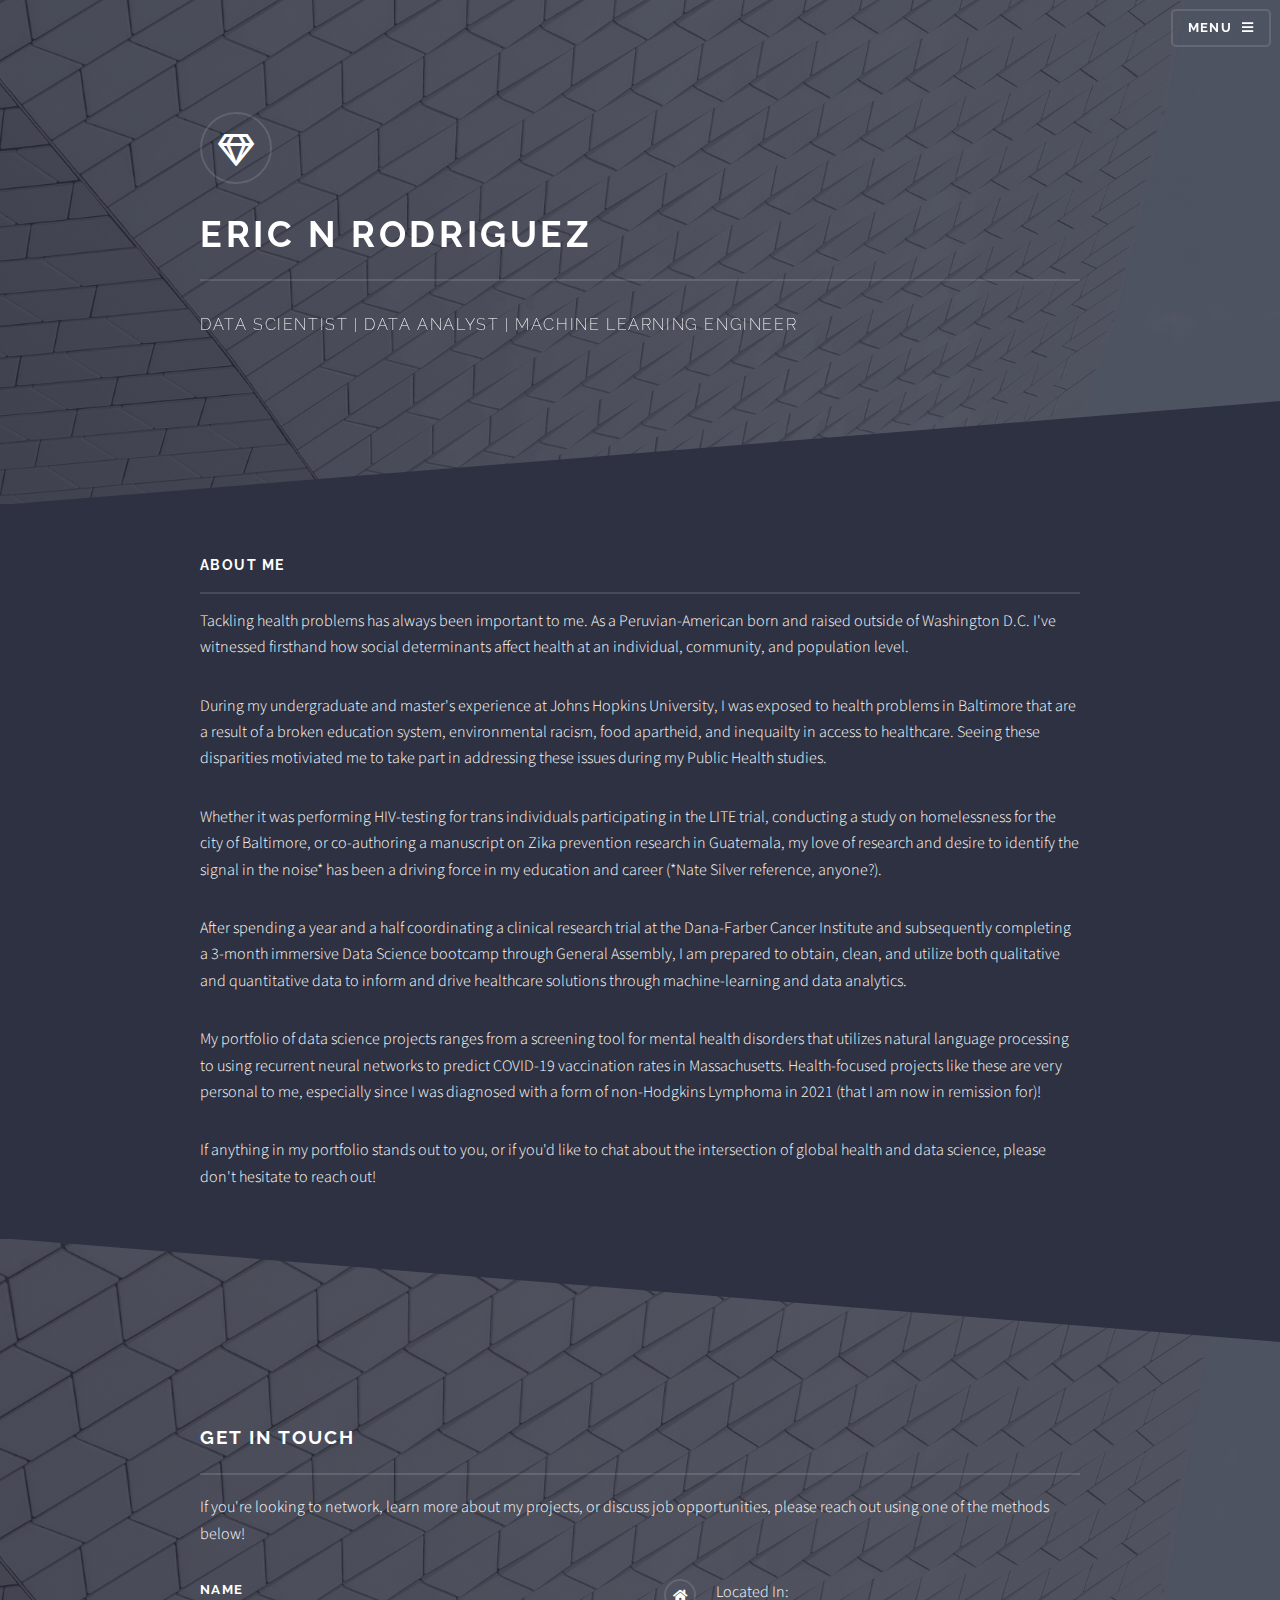
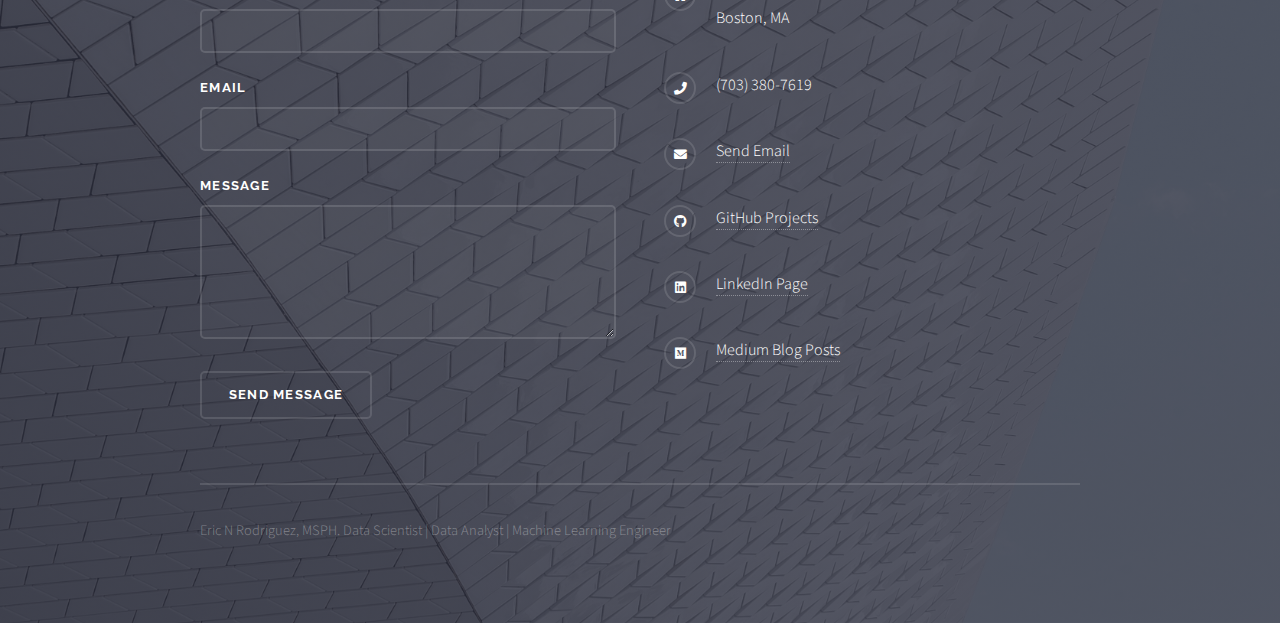
==== commit 4c1f6d8c: "updated menu" ====
--- a/aboutme.html
+++ b/aboutme.html
@@ -6,7 +6,7 @@
 -->
 <html>
 	<head>
-		<title>Untitled</title>
+		<title>Eric N Rodriguez, Data Scientist</title>
 		<meta charset="utf-8" />
 		<meta name="viewport" content="width=device-width, initial-scale=1, user-scalable=no" />
 		<link rel="stylesheet" href="assets/css/main.css" />
@@ -18,8 +18,8 @@
 			<div id="page-wrapper">
 
 				<!-- Header -->
-					<header id="header">
-						<h1><a href="index.html">Solid State</a></h1>
+					<header id="header" class="alt">
+						<h1><a href="index.html">Eric N Rodriguez</a></h1>
 						<nav>
 							<a href="#menu">Menu</a>
 						</nav>
@@ -38,41 +38,36 @@
 						</div>
 					</nav>
 
-				<!-- Wrapper -->
-					<section id="wrapper">
-						<header>
+					<!-- Banner -->
+						<section id="banner">
 							<div class="inner">
-								<h2>About Me</h2>
-								<p>Phasellus non pulvinar erat. Fusce tincidunt nisl eget ipsum.</p>
+								<div class="logo"><span class="icon fa-gem"></span></div>
+								<h2 class="title">Eric N Rodriguez</h2>
+								<p class="title">Data Scientist | Data Analyst | Machine Learning Engineer</p>
 							</div>
-						</header>
+						</section>
+
 
 						<!-- Content -->
 							<div class="wrapper">
 								<div class="inner">
 
-									<h3 class="major">Lorem ipsum dolor</h3>
-									<p>Morbi mattis mi consectetur tortor elementum, varius pellentesque velit convallis. Aenean tincidunt lectus auctor mauris maximus, ac scelerisque ipsum tempor. Duis vulputate ex et ex tincidunt, quis lacinia velit aliquet. Duis non efficitur nisi, id malesuada justo. Maecenas sagittis felis ac sagittis semper. Curabitur purus leo donec vel dolor at arcu tincidunt bibendum. Interdum et malesuada fames ac ante ipsum primis in faucibus. Fusce ut aliquet justo. Donec id neque ipsum. Integer eget ultricies odio. Nam vel ex a orci fringilla tincidunt. Aliquam eleifend ligula non velit accumsan cursus. Etiam ut gravida sapien.</p>
 
-									<p>Vestibulum ultrices risus velit, sit amet blandit massa auctor sit amet. Sed eu lectus sem. Phasellus in odio at ipsum porttitor mollis id vel diam. Praesent sit amet posuere risus, eu faucibus lectus. Vivamus ex ligula, tempus pulvinar ipsum in, auctor porta quam. Proin nec commodo, vel scelerisque nisi scelerisque. Suspendisse id quam vel tortor tincidunt suscipit. Nullam auctor orci eu dolor consectetur, interdum ullamcorper ante tincidunt. Mauris felis nec felis elementum varius.</p>
 
-									<h3 class="major">Vitae phasellus</h3>
-									<p>Cras mattis ante fermentum, malesuada neque vitae, eleifend erat. Phasellus non pulvinar erat. Fusce tincidunt, nisl eget mattis egestas, purus ipsum consequat orci, sit amet lobortis lorem lacus in tellus. Sed ac elementum arcu. Quisque placerat auctor laoreet.</p>
+									<h3 class="major">About Me</h3>
+									<p>Tackling health problems has always been important to me.
+										As a Peruvian-American born and raised outside of Washington D.C. I've witnessed firsthand how social determinants affect health at an individual, community, and population level.<p>
+									<p>During my undergraduate and master's experience at Johns Hopkins University, I was exposed to health problems in Baltimore that are a result of a broken education system, environmental racism, food apartheid, and inequailty in access to healthcare.
+										Seeing these disparities motiviated me to take part in addressing these issues during my Public Health studies.</p>
 
-									<section class="features">
-										<article>
-											<a href="#" class="image"><img src="images/pic04.jpg" alt="" /></a>
-											<h3 class="major">Sed feugiat lorem</h3>
-											<p>Lorem ipsum dolor sit amet, consectetur adipiscing vehicula id nulla dignissim dapibus ultrices.</p>
-											<a href="#" class="special">Learn more</a>
-										</article>
-										<article>
-											<a href="#" class="image"><img src="images/pic05.jpg" alt="" /></a>
-											<h3 class="major">Nisl placerat</h3>
-											<p>Lorem ipsum dolor sit amet, consectetur adipiscing vehicula id nulla dignissim dapibus ultrices.</p>
-											<a href="#" class="special">Learn more</a>
-										</article>
-									</section>
+									<p>Whether it was performing HIV-testing for trans individuals participating in the LITE trial, conducting a study on homelessness for the city of Baltimore, or co-authoring a manuscript on Zika prevention research in Guatemala, my love of research and desire to identify the signal in the noise* has been a driving force in my education and career (*Nate Silver reference, anyone?).<p>
+
+									<p>After spending a year and a half coordinating a clinical research trial at the Dana-Farber Cancer Institute and subsequently completing a 3-month immersive Data Science bootcamp through General Assembly, I am prepared to obtain, clean, and utilize both qualitative and quantitative data to inform and drive healthcare solutions through machine-learning and data analytics.<p>
+
+									<p>My portfolio of data science projects ranges from a screening tool for mental health disorders that utilizes natural language processing to using recurrent neural networks to predict COVID-19 vaccination rates in Massachusetts. 
+										Health-focused projects like these are very personal to me, especially since I was diagnosed with a form of non-Hodgkins Lymphoma in 2021 (that I am now in remission for)!<p>
+
+									<p>If anything in my portfolio stands out to you, or if you'd like to chat about the intersection of global health and data science, please don't hesitate to reach out!<p>
 
 								</div>
 							</div>
@@ -83,7 +78,7 @@
 					<section id="footer">
 						<div class="inner">
 							<h2 class="major">Get in touch</h2>
-							<p>Cras mattis ante fermentum, malesuada neque vitae, eleifend erat. Phasellus non pulvinar erat. Fusce tincidunt, nisl eget mattis egestas, purus ipsum consequat orci, sit amet lobortis lorem lacus in tellus. Sed ac elementum arcu. Quisque placerat auctor laoreet.</p>
+							<p>If you're looking to network, learn more about my projects, or discuss job opportunities, please reach out using one of the methods below!</p>
 							<form method="post" action="#">
 								<div class="fields">
 									<div class="field">
@@ -105,18 +100,17 @@
 							</form>
 							<ul class="contact">
 								<li class="icon solid fa-home">
-									Untitled Inc<br />
-									1234 Somewhere Road Suite #2894<br />
-									Nashville, TN 00000-0000
+									Located In:<br />
+									Boston, MA<br />
 								</li>
-								<li class="icon solid fa-phone">(000) 000-0000</li>
-								<li class="icon solid fa-envelope"><a href="#">information@untitled.tld</a></li>
-								<li class="icon brands fa-twitter"><a href="#">twitter.com/untitled-tld</a></li>
-								<li class="icon brands fa-facebook-f"><a href="#">facebook.com/untitled-tld</a></li>
-								<li class="icon brands fa-instagram"><a href="#">instagram.com/untitled-tld</a></li>
+								<li class="icon solid fa-phone">(703) 380-7619</li>
+								<li class="icon solid fa-envelope"><a href="mailto:rodriguez.n.eric@gmail.com">Send Email</a></li>
+								<li class="icon brands fa-github"><a href="https://www.github.com/RodriguezNEric">GitHub Projects</a></li>
+								<li class="icon brands fa-linkedin"><a href="https://www.linkedin.com/in/eric-n-rodriguez">LinkedIn Page</a></li>
+								<li class="icon brands fa-medium"><a href="https://wwww.medium.com/@Eric-N-Rodriguez">Medium Blog Posts</a></li>
 							</ul>
 							<ul class="copyright">
-								<li>&copy; Untitled Inc. All rights reserved.</li>
+								<li>Eric N Rodriguez, MSPH. Data Scientist | Data Analyst | Machine Learning Engineer</li>
 							</ul>
 						</div>
 					</section>
